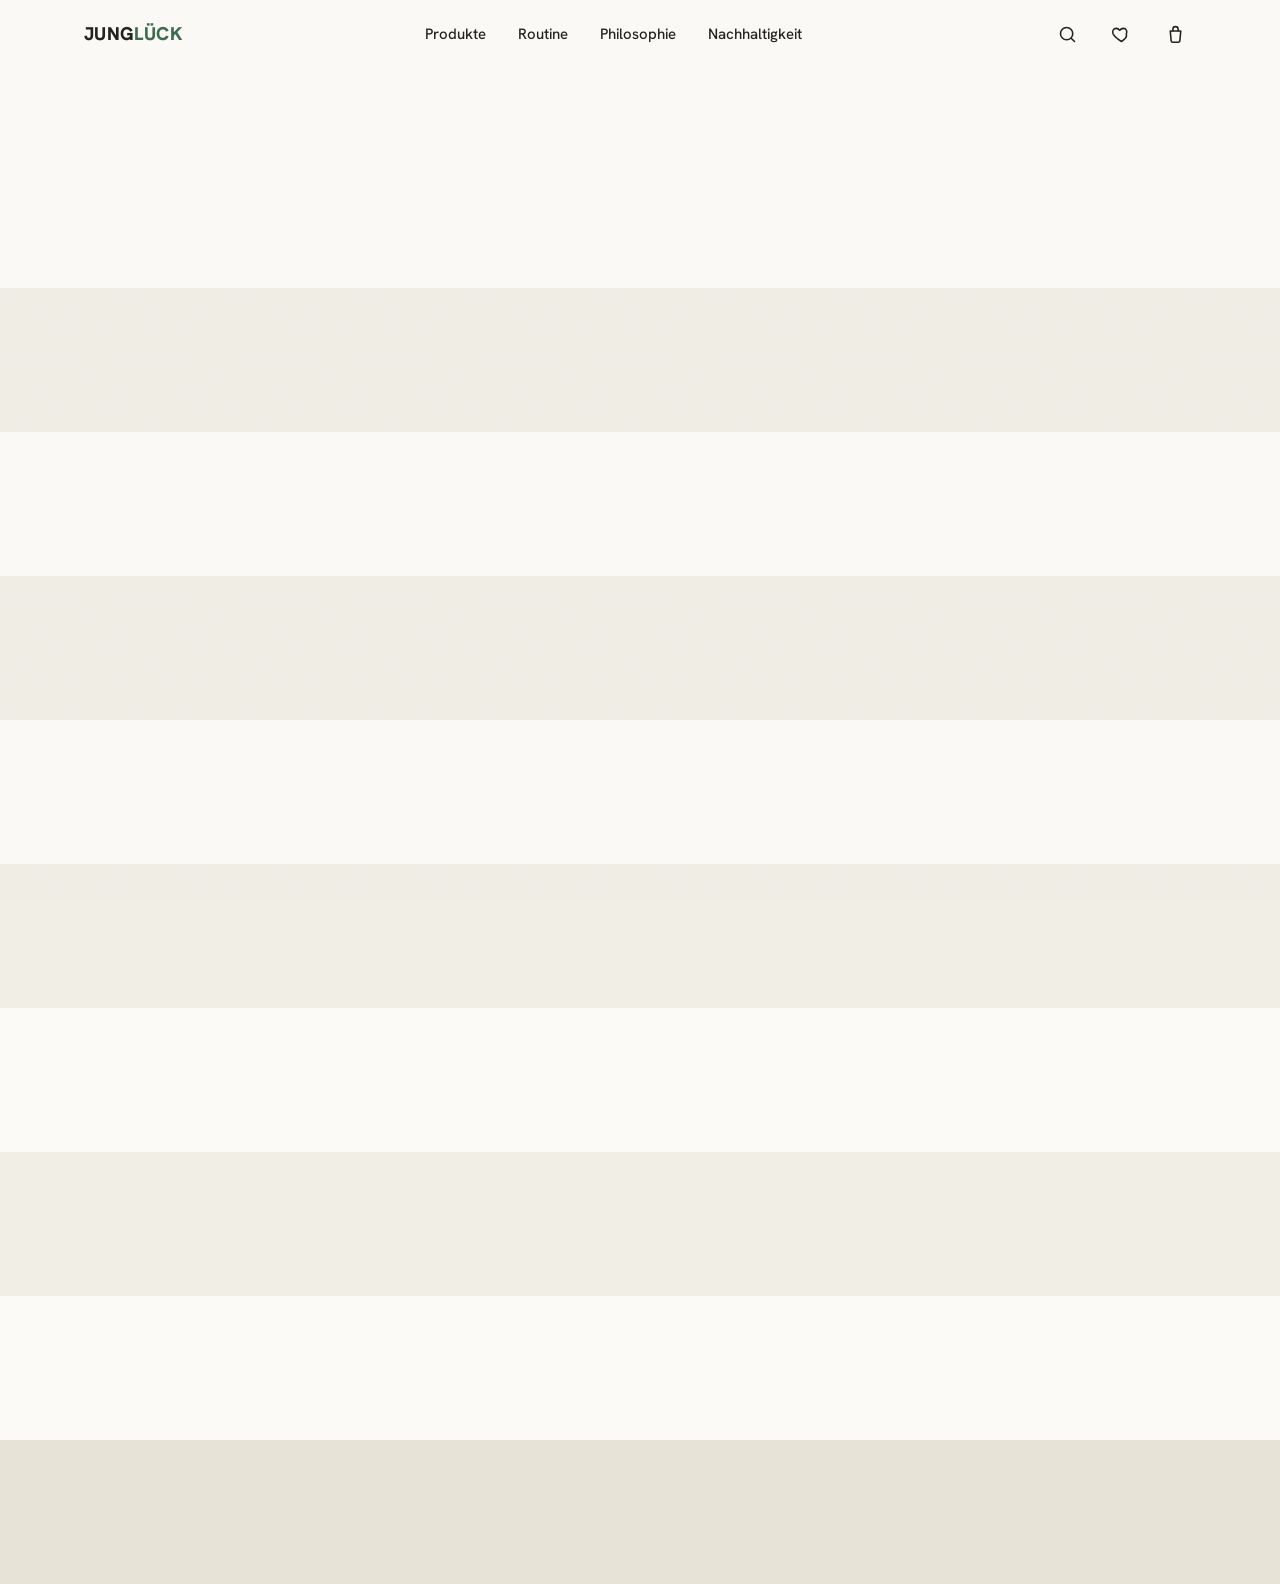
==== index.html @ 2a0fbf32 "Aufgabe 1: Geruest + Datenmodell (25 Produkte, Bootstrap laedt fehlerfrei) - data.js: 25 Produkte al" ====
<!doctype html>
<html lang="de" class="no-js">
<head>
  <meta charset="utf-8" />
  <meta name="viewport" content="width=device-width, initial-scale=1" />
  <title>JUNGLÜCK — Naturkosmetik, ehrlich (Konzept)</title>
  <meta name="description" content="Inoffizielles Konzept-Redesign der Naturkosmetik-Marke JUNGLÜCK. Ein Wirkstoff, ehrlich erklärt, in warmer Sprache. Portfolio-Konzept von Oddomode." />
  <meta name="robots" content="noindex" />
  <meta name="theme-color" content="#FBFAF7" />
  <link rel="icon" href="data:image/svg+xml,%3Csvg xmlns='http://www.w3.org/2000/svg' viewBox='0 0 32 32'%3E%3Crect width='32' height='32' rx='8' fill='%23FBFAF7'/%3E%3Cpath d='M16 25c0-7 3-11 8-13-1 8-4 11-8 13Z' fill='%233E6B4E'/%3E%3Cpath d='M16 25c0-6-3-9-8-10 1 6 4 8 8 10Z' fill='%232C4E39'/%3E%3Cpath d='M16 26V15' stroke='%232C4E39' stroke-width='1.4' stroke-linecap='round'/%3E%3C/svg%3E" />

  <link rel="preconnect" href="https://fonts.googleapis.com" />
  <link rel="preconnect" href="https://fonts.gstatic.com" crossorigin />
  <link href="https://fonts.googleapis.com/css2?family=Hanken+Grotesk:wght@400;500;600;700;800&family=Newsreader:ital,wght@1,400;1,500;1,600&display=swap" rel="stylesheet" />

  <link rel="stylesheet" href="styles.css" />
  <script>document.documentElement.classList.remove('no-js');</script>
</head>
<body>
  <!-- Grain-Overlay (fixed, pointer-events none) -->
  <div class="grain" aria-hidden="true"></div>

  <!-- ============================ NAV ============================ -->
  <header class="nav" id="nav" data-scrolled="false">
    <div class="nav__inner">
      <a href="#hero" class="nav__logo" aria-label="JUNGLÜCK Startseite">JUNG<span>LÜCK</span></a>

      <nav class="nav__links" aria-label="Hauptnavigation">
        <a href="#highlights">Produkte</a>
        <a href="#routine">Routine</a>
        <a href="#philosophie">Philosophie</a>
        <a href="#nachhaltigkeit">Nachhaltigkeit</a>
      </nav>

      <div class="nav__actions">
        <button class="icon-btn" id="open-shop" aria-label="Shop öffnen und suchen">
          <svg viewBox="0 0 24 24" fill="none" stroke="currentColor" stroke-width="1.8" stroke-linecap="round"><circle cx="11" cy="11" r="7"/><path d="m20 20-3.5-3.5"/></svg>
        </button>
        <button class="icon-btn" id="open-wishlist" aria-label="Wunschliste öffnen">
          <svg viewBox="0 0 24 24" fill="none" stroke="currentColor" stroke-width="1.8" stroke-linecap="round" stroke-linejoin="round"><path d="M12 20s-7-4.35-9.5-8.5C1 8.5 2.5 5 6 5c2 0 3.2 1.2 4 2.3C10.8 6.2 12 5 14 5c3.5 0 5 3.5 3.5 6.5C19 15.65 12 20 12 20Z"/></svg>
          <span class="count-badge" id="wishlist-count" data-count="0" aria-live="polite" aria-label="Artikel auf Wunschliste">0</span>
        </button>
        <button class="icon-btn" id="open-cart" aria-label="Warenkorb öffnen">
          <svg viewBox="0 0 24 24" fill="none" stroke="currentColor" stroke-width="1.8" stroke-linecap="round" stroke-linejoin="round"><path d="M6 8h12l-1 11a2 2 0 0 1-2 1.8H9A2 2 0 0 1 7 19L6 8Z"/><path d="M9 8V6a3 3 0 0 1 6 0v2"/></svg>
          <span class="count-badge" id="cart-count" data-count="0" aria-live="polite" aria-label="Artikel im Warenkorb">0</span>
        </button>
        <button class="icon-btn nav__burger" id="open-menu" aria-label="Menü öffnen" aria-expanded="false">
          <svg viewBox="0 0 24 24" fill="none" stroke="currentColor" stroke-width="1.8" stroke-linecap="round"><path d="M4 7h16M4 12h16M4 17h16"/></svg>
        </button>
      </div>
    </div>
  </header>

  <!-- ===================== MOBILES MENÜ ===================== -->
  <div class="mobile-menu" id="mobile-menu" data-open="false" role="dialog" aria-modal="true" aria-label="Menü">
    <button class="icon-btn mobile-menu__close" id="close-menu" aria-label="Menü schließen">
      <svg viewBox="0 0 24 24" fill="none" stroke="currentColor" stroke-width="1.8" stroke-linecap="round"><path d="M6 6l12 12M18 6 6 18"/></svg>
    </button>
    <nav class="mobile-menu__list" aria-label="Mobile Navigation">
      <a href="#highlights" data-menu-link>Produkte</a>
      <a href="#routine" data-menu-link>Routine</a>
      <a href="#philosophie" data-menu-link>Philosophie</a>
      <a href="#nachhaltigkeit" data-menu-link>Nachhaltigkeit</a>
      <a href="#" data-menu-link id="menu-shop-link">Shop</a>
    </nav>
  </div>

  <!-- ============================ MAIN ============================ -->
  <main id="main">
    <!-- Sektionen 1–6 (Aufgabe 2) -->
    <section class="section hero" id="hero" aria-label="Willkommen"><!-- A2 --></section>
    <section class="section" id="versprechen" aria-label="Unser Versprechen"><!-- A2 --></section>
    <section class="section section--tint" id="highlights" aria-label="Highlights"><!-- A2 --></section>
    <section class="section" id="routine" aria-label="Routine-Finder"><!-- A2 --></section>
    <section class="section section--tint" id="philosophie" aria-label="Philosophie"><!-- A2 --></section>
    <section class="section" id="menschen" aria-label="Menschen"><!-- A2 --></section>

    <!-- Sektionen 7–11 (Aufgabe 3) -->
    <section class="section section--tint" id="inhaltsstoffe" aria-label="Inhaltsstoffe"><!-- A3 --></section>
    <section class="section" id="nachhaltigkeit" aria-label="Nachhaltigkeit"><!-- A3 --></section>
    <section class="section section--tint" id="stimmen" aria-label="Stimmen"><!-- A3 --></section>
    <section class="section" id="faq" aria-label="Häufige Fragen"><!-- A3 --></section>
    <section class="section section--deep" id="newsletter" aria-label="Newsletter"><!-- A3 --></section>
  </main>

  <!-- ============================ FOOTER ============================ -->
  <footer class="footer" id="footer" aria-label="Fußzeile"><!-- A5: DSGVO-Links --></footer>

  <!-- ===================== SHOP-OVERLAY (Aufgabe 3) ===================== -->
  <div class="shop" id="shop" data-open="false" aria-hidden="true"><!-- A3 --></div>

  <!-- ===================== WARENKORB-OVERLAY (Aufgabe 3) ===================== -->
  <aside class="cart" id="cart" data-open="false" aria-hidden="true"><!-- A3 --></aside>

  <!-- ===================== SCHNELLANSICHT-MODAL (Aufgabe 3) ===================== -->
  <div class="quickview" id="quickview" data-open="false" aria-hidden="true"><!-- A3 --></div>

  <!-- ===================== TOASTS ===================== -->
  <div class="toast-wrap" id="toast-wrap" aria-live="polite"></div>

  <script src="data.js"></script>
  <script src="app.js"></script>
</body>
</html>
---- styles.css ----
/* ============================================================================
   JUNGLÜCK — Konzept-Redesign · styles.css
   Foundation: Tokens · Reset · Base · Nav · Buttons · Platzhalter · Reveal
   (Sektions-Styles folgen in Aufgabe 2/3, klar getrennt kommentiert.)
   EIN Akzent (Grün) · EIN Easing-System · EINE Radius-Skala · EIN Theme.
============================================================================ */

/* ---------- 1. TOKENS (gesperrt, siehe docs/KONZEPT.md) ---------- */
:root {
  /* Farbe */
  --bg: #FBFAF7;
  --bg-2: #F1EEE6;
  --bg-3: #E8E3D7;
  --ink: #23241F;
  --ink-soft: #55564E;
  --ink-faint: #8A8B80;
  --line: #DED9CD;
  --accent: #3E6B4E;
  --accent-deep: #2C4E39;
  --accent-tint: #E7EFE6;
  --accent-ink: #FBFAF7;

  /* Typo */
  --font-sans: "Hanken Grotesk", "Segoe UI", system-ui, -apple-system, sans-serif;
  --font-serif: "Newsreader", Georgia, "Times New Roman", serif;
  --t-impact: clamp(2.7rem, 6.5vw, 5.25rem);
  --t-h1: clamp(2.2rem, 4.6vw, 3.6rem);
  --t-h2: clamp(1.5rem, 2.6vw, 2.1rem);
  --t-h3: 1.25rem;
  --t-body: 1.0625rem;
  --t-small: 0.9375rem;
  --t-label: 0.78rem;

  /* Spacing */
  --s-1: 4px; --s-2: 8px; --s-3: 12px; --s-4: 16px; --s-5: 24px;
  --s-6: 32px; --s-7: 48px; --s-8: 64px; --s-9: 96px; --s-10: 128px;
  --maxw: 1240px;
  --pad: clamp(20px, 5vw, 64px);
  --nav-h: 68px;

  /* Easing (DAS eine System) */
  --ease: cubic-bezier(0.23, 1, 0.32, 1);
  --ease-inout: cubic-bezier(0.77, 0, 0.175, 1);
  --ease-soft: cubic-bezier(0.32, 0.72, 0, 1);
  --d-fast: 160ms; --d-base: 320ms; --d-slow: 600ms;

  /* Radien */
  --r-sm: 10px; --r-md: 16px; --r-lg: 22px; --r-pill: 999px;

  /* Schatten (getönt, nie reines Schwarz) */
  --shadow-sm: 0 1px 2px rgba(43,42,33,0.06);
  --shadow-md: 0 8px 30px rgba(43,42,33,0.09);
  --shadow-lg: 0 24px 60px rgba(43,42,33,0.14);

  /* Z-Index-Skala */
  --z-nav: 100; --z-overlay: 200; --z-modal: 300; --z-toast: 400; --z-grain: 500;
}

/* ---------- 2. RESET ---------- */
*, *::before, *::after { box-sizing: border-box; }
* { margin: 0; }
html { -webkit-text-size-adjust: 100%; scroll-behavior: smooth; }
@media (prefers-reduced-motion: reduce) { html { scroll-behavior: auto; } }

body {
  font-family: var(--font-sans);
  font-size: var(--t-body);
  line-height: 1.65;
  color: var(--ink);
  background: var(--bg);
  -webkit-font-smoothing: antialiased;
  text-rendering: optimizeLegibility;
  overflow-x: hidden;
}

img, picture, svg, video { display: block; max-width: 100%; }
button, input, textarea, select { font: inherit; color: inherit; }
button { cursor: pointer; background: none; border: none; }
a { color: inherit; text-decoration: none; }
ul, ol { list-style: none; padding: 0; }
:focus-visible { outline: 2px solid var(--accent); outline-offset: 3px; border-radius: 3px; }

/* ---------- 3. BASE TYPO / LAYOUT ---------- */
h1, h2, h3 { line-height: 1.08; font-weight: 700; letter-spacing: -0.015em; }
h1 { font-size: var(--t-h1); }
h2 { font-size: var(--t-h2); }
h3 { font-size: var(--t-h3); }
p { max-width: 65ch; }

.wrap { width: 100%; max-width: var(--maxw); margin-inline: auto; padding-inline: var(--pad); }

/* Emphasis-Wort: warme Serif-Italic in Akzentfarbe (nur einzelne Wörter) */
.em {
  font-family: var(--font-serif);
  font-style: italic;
  font-weight: 500;
  color: var(--accent);
  /* Descender-Clearance für kursive y/g/j/p/q */
  line-height: 1.1;
  padding-bottom: 0.04em;
}

/* Eyebrow-Label (rationiert: max 1 pro 3 Sektionen) */
.eyebrow {
  font-size: var(--t-label);
  text-transform: uppercase;
  letter-spacing: 0.14em;
  font-weight: 600;
  color: var(--accent);
}

.lead { font-size: 1.125rem; color: var(--ink-soft); line-height: 1.6; }
.muted { color: var(--ink-soft); }

/* Sektion-Grundgerüst: jede Sektion ≤ 100dvh (Shop-Liste ausgenommen) */
.section {
  position: relative;
  min-height: auto;
  max-height: none;
  padding-block: clamp(56px, 8vh, 104px);
  display: flex;
  flex-direction: column;
  justify-content: center;
}
.section--tint { background: var(--bg-2); }
.section--deep { background: var(--bg-3); }

/* ---------- 4. BUTTONS ---------- */
.btn {
  display: inline-flex;
  align-items: center;
  justify-content: center;
  gap: var(--s-2);
  padding: 0.85em 1.6em;
  border-radius: var(--r-pill);
  font-weight: 600;
  font-size: var(--t-small);
  letter-spacing: 0.01em;
  white-space: nowrap;
  transition: transform var(--d-fast) var(--ease),
              background-color var(--d-fast) var(--ease),
              color var(--d-fast) var(--ease),
              border-color var(--d-fast) var(--ease);
  will-change: transform;
}
.btn:active { transform: scale(0.97); }

.btn--primary { background: var(--accent); color: var(--accent-ink); }
.btn--primary:hover { background: var(--accent-deep); }

.btn--ghost { background: transparent; color: var(--ink); border: 1px solid var(--line); }
.btn--ghost:hover { border-color: var(--accent); color: var(--accent); }

.btn--light { background: var(--bg); color: var(--ink); box-shadow: var(--shadow-sm); }
.btn--light:hover { box-shadow: var(--shadow-md); }

@media (hover: none) { .btn:hover { background: var(--accent); } .btn--ghost:hover { background: transparent; } }

/* ---------- 5. NAVIGATION ---------- */
.nav {
  position: fixed;
  inset: 0 0 auto 0;
  z-index: var(--z-nav);
  height: var(--nav-h);
  display: flex;
  align-items: center;
  transition: height var(--d-base) var(--ease);
}
/* Blur/Fläche liegt auf ::before, NIE auf dem fixed Header selbst (Hard Rule) */
.nav::before {
  content: "";
  position: absolute;
  inset: 0;
  background: color-mix(in srgb, var(--bg) 82%, transparent);
  -webkit-backdrop-filter: blur(12px);
  backdrop-filter: blur(12px);
  border-bottom: 1px solid transparent;
  opacity: 0;
  transition: opacity var(--d-base) var(--ease), border-color var(--d-base) var(--ease);
  pointer-events: none;
}
.nav[data-scrolled="true"] { height: 60px; }
.nav[data-scrolled="true"]::before {
  opacity: 1;
  border-bottom-color: var(--line);
  box-shadow: var(--shadow-sm);
}
@media (prefers-reduced-transparency: reduce) {
  .nav::before { background: var(--bg); -webkit-backdrop-filter: none; backdrop-filter: none; }
}

.nav__inner {
  position: relative;
  width: 100%;
  max-width: var(--maxw);
  margin-inline: auto;
  padding-inline: var(--pad);
  display: flex;
  align-items: center;
  gap: var(--s-6);
}
.nav__logo {
  font-weight: 800;
  font-size: 1.15rem;
  letter-spacing: 0.02em;
  color: var(--ink);
}
.nav__logo span { color: var(--accent); }
.nav__links { display: flex; gap: var(--s-6); margin-inline: auto; }
.nav__links a {
  font-size: var(--t-small);
  font-weight: 500;
  color: var(--ink);
  position: relative;
  padding-block: 4px;
}
.nav__links a::after {
  content: ""; position: absolute; left: 0; bottom: 0; height: 1.5px; width: 100%;
  background: var(--accent); transform: scaleX(0); transform-origin: left;
  transition: transform var(--d-base) var(--ease);
}
.nav__links a:hover::after { transform: scaleX(1); }

.nav__actions { display: flex; align-items: center; gap: var(--s-3); }
.icon-btn {
  position: relative;
  width: 42px; height: 42px;
  display: grid; place-items: center;
  border-radius: var(--r-pill);
  color: var(--ink);
  transition: background-color var(--d-fast) var(--ease), transform var(--d-fast) var(--ease);
}
.icon-btn:hover { background: var(--accent-tint); color: var(--accent-deep); }
.icon-btn:active { transform: scale(0.94); }
.icon-btn svg { width: 21px; height: 21px; }

.count-badge {
  position: absolute; top: 3px; right: 3px;
  min-width: 17px; height: 17px; padding: 0 4px;
  border-radius: var(--r-pill);
  background: var(--accent); color: var(--accent-ink);
  font-size: 0.66rem; font-weight: 700; line-height: 17px;
  display: none; text-align: center;
}
.count-badge[data-count]:not([data-count="0"]) { display: block; }
.count-badge.is-bumped { animation: badgeBump 420ms var(--ease); }
@keyframes badgeBump {
  0% { transform: scale(1); } 40% { transform: scale(1.28); } 100% { transform: scale(1); }
}

.nav__burger { display: none; }

/* Mobiles Vollbild-Menü — Blur auf ::before des OVERLAYS, nie am Header */
.mobile-menu {
  position: fixed; inset: 0; z-index: var(--z-overlay);
  display: flex; flex-direction: column; justify-content: center;
  padding: var(--pad);
  visibility: hidden; opacity: 0;
  transition: opacity var(--d-base) var(--ease-soft), visibility var(--d-base);
}
.mobile-menu::before {
  content: ""; position: absolute; inset: 0;
  background: color-mix(in srgb, var(--bg) 88%, transparent);
  -webkit-backdrop-filter: blur(22px); backdrop-filter: blur(22px);
  pointer-events: none;
}
@media (prefers-reduced-transparency: reduce) {
  .mobile-menu::before { background: var(--bg); -webkit-backdrop-filter: none; backdrop-filter: none; }
}
.mobile-menu[data-open="true"] { visibility: visible; opacity: 1; }
.mobile-menu__list { position: relative; display: flex; flex-direction: column; gap: var(--s-5); }
.mobile-menu__list a {
  font-size: clamp(1.8rem, 8vw, 2.6rem); font-weight: 700; letter-spacing: -0.02em;
  color: var(--ink);
  opacity: 0; transform: translateY(14px);
  transition: opacity var(--d-base) var(--ease), transform var(--d-base) var(--ease);
}
.mobile-menu[data-open="true"] .mobile-menu__list a { opacity: 1; transform: none; }
.mobile-menu[data-open="true"] .mobile-menu__list a:nth-child(1) { transition-delay: 60ms; }
.mobile-menu[data-open="true"] .mobile-menu__list a:nth-child(2) { transition-delay: 110ms; }
.mobile-menu[data-open="true"] .mobile-menu__list a:nth-child(3) { transition-delay: 160ms; }
.mobile-menu[data-open="true"] .mobile-menu__list a:nth-child(4) { transition-delay: 210ms; }
.mobile-menu[data-open="true"] .mobile-menu__list a:nth-child(5) { transition-delay: 260ms; }
.mobile-menu__close { position: absolute; top: var(--pad); right: var(--pad); }

/* ---------- 6. PRODUKT-PLATZHALTER (kein Broken-Image) ---------- */
/* Bis echte /bilder/*.png existieren: markenkonformer CSS-Platzhalter.
   Zeigt einen gezeichneten Flakon + Wirkstoff-Label auf warmem Grund. */
.ph {
  position: relative;
  aspect-ratio: 4 / 5;
  border-radius: var(--r-md);
  background:
    radial-gradient(120% 90% at 50% 8%, color-mix(in srgb, var(--accent-tint) 70%, var(--bg)) 0%, var(--bg-2) 55%);
  overflow: hidden;
  display: grid;
  place-items: center;
}
.ph::after {
  /* organischer Blatt-Schatten im Hintergrund */
  content: ""; position: absolute; right: -12%; bottom: -10%;
  width: 62%; height: 62%;
  background: radial-gradient(circle at 30% 30%, color-mix(in srgb, var(--accent) 18%, transparent), transparent 60%);
  filter: blur(6px);
}
.ph__flacon {
  position: relative; z-index: 1;
  width: 42%; height: 62%;
  border-radius: 14px 14px 18px 18px;
  background: linear-gradient(160deg, color-mix(in srgb, var(--accent) 30%, var(--bg)) 0%, color-mix(in srgb, var(--accent-deep) 45%, var(--bg-3)) 100%);
  box-shadow: inset 0 2px 6px rgba(255,255,255,0.35), var(--shadow-sm);
}
.ph__flacon::before {
  content: ""; position: absolute; top: -11%; left: 50%; transform: translateX(-50%);
  width: 34%; height: 12%; border-radius: 4px 4px 2px 2px;
  background: color-mix(in srgb, var(--accent-deep) 60%, var(--ink));
}
.ph__flacon::after {
  content: ""; position: absolute; inset: 22% 14% auto 14%; height: 46%;
  border-radius: var(--r-sm);
  background: color-mix(in srgb, var(--bg) 88%, var(--accent-tint));
  box-shadow: inset 0 1px 2px rgba(43,42,33,0.08);
}
.ph__tag {
  position: absolute; z-index: 2; left: var(--s-3); top: var(--s-3);
  font-size: 0.68rem; font-weight: 600; letter-spacing: 0.06em; text-transform: uppercase;
  color: var(--accent-deep);
  background: color-mix(in srgb, var(--bg) 80%, transparent);
  padding: 3px 8px; border-radius: var(--r-pill);
}
.ph__name {
  position: absolute; z-index: 2; left: var(--s-3); right: var(--s-3); bottom: var(--s-3);
  font-size: 0.8rem; font-weight: 600; color: var(--ink);
}
/* Echtes Bild später via background-image auf .ph (kein <img>, kein Broken-Image):
   .ph[style*="--img"] { background-image: var(--img); background-size: cover; }
   Bewusst KEIN <img>-Tag im Markup, damit nie ein leerer src ausgeliefert wird. */
.ph[data-img] { background-image: var(--img); background-size: cover; background-position: center; }
.ph[data-img] .ph__flacon, .ph[data-img]::after { display: none; }

/* ---------- 7. SIGNATURE-STROKE (handschriftliches Motiv, 3×) ---------- */
.sig {
  display: inline-block; position: relative;
}
.sig__stroke {
  position: absolute; left: -2%; right: -2%; bottom: -0.32em; width: 104%; height: 0.42em;
  overflow: visible; pointer-events: none;
}
.sig__stroke path {
  fill: none; stroke: var(--accent); stroke-width: 5; stroke-linecap: round;
  stroke-dasharray: 320; stroke-dashoffset: 320;
}
.sig__stroke.is-drawn path { animation: sigDraw 900ms var(--ease) forwards; }
@keyframes sigDraw { to { stroke-dashoffset: 0; } }

/* ---------- 8. REVEAL-BASE (mit Sofort-Fallback für Hintergrund-Tabs) ---------- */
/* Ohne JS / bei reduced-motion sofort sichtbar (Hard Rule + Team-Learning). */
[data-reveal] {
  opacity: 0;
  transform: translateY(22px);
  transition: opacity var(--d-slow) var(--ease), transform var(--d-slow) var(--ease);
}
[data-reveal].is-in { opacity: 1; transform: none; }
.no-js [data-reveal] { opacity: 1; transform: none; }
@media (prefers-reduced-motion: reduce) {
  [data-reveal] { opacity: 1 !important; transform: none !important; transition: none; }
}

/* ---------- 9. GRAIN (fixed, pointer-events none — nie auf Scroll-Container) ---------- */
.grain {
  position: fixed; inset: 0; z-index: var(--z-grain); pointer-events: none;
  opacity: 0.035; mix-blend-mode: multiply;
  background-image: url("data:image/svg+xml,%3Csvg xmlns='http://www.w3.org/2000/svg' width='120' height='120'%3E%3Cfilter id='n'%3E%3CfeTurbulence type='fractalNoise' baseFrequency='0.9' numOctaves='2'/%3E%3C/filter%3E%3Crect width='120' height='120' filter='url(%23n)'/%3E%3C/svg%3E");
}
@media (prefers-reduced-motion: reduce) { .grain { display: none; } }

/* ---------- 10. TOAST ---------- */
.toast-wrap {
  position: fixed; left: 50%; bottom: var(--s-6); transform: translateX(-50%);
  z-index: var(--z-toast); display: flex; flex-direction: column; gap: var(--s-2);
  align-items: center; pointer-events: none;
}
.toast {
  background: var(--ink); color: var(--bg);
  padding: 0.7em 1.2em; border-radius: var(--r-pill);
  font-size: var(--t-small); font-weight: 500; box-shadow: var(--shadow-lg);
  display: flex; align-items: center; gap: var(--s-2);
  opacity: 0; transform: translateY(12px) scale(0.96);
  transition: opacity var(--d-base) var(--ease), transform var(--d-base) var(--ease);
}
.toast.is-in { opacity: 1; transform: none; }
.toast svg { width: 18px; height: 18px; color: var(--accent-tint); }

/* ---------- 11. NAV MOBILE BREAKPOINT ---------- */
@media (max-width: 860px) {
  .nav__links { display: none; }
  .nav__burger { display: grid; }
}

/* ============================================================================
   [Sektions-Styles ab hier — werden in Aufgabe 2/3 ergänzt]
============================================================================ */
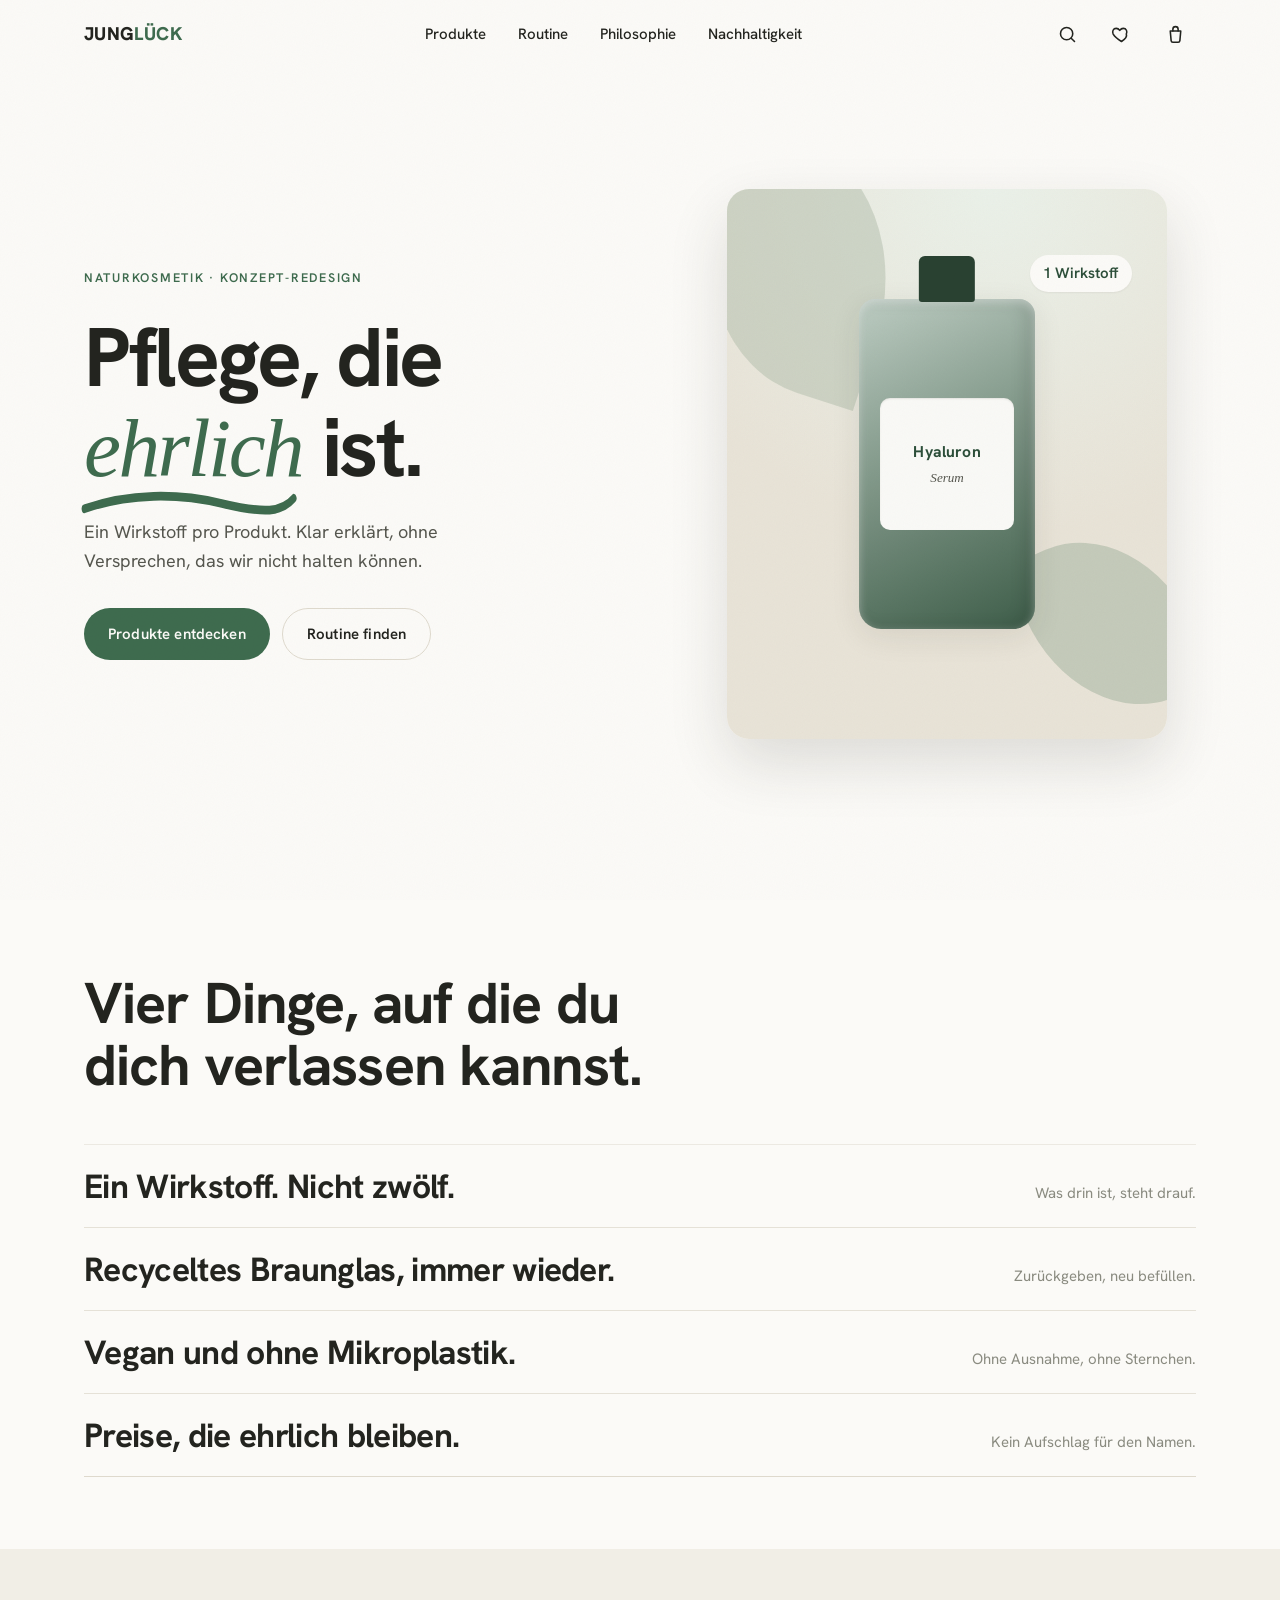
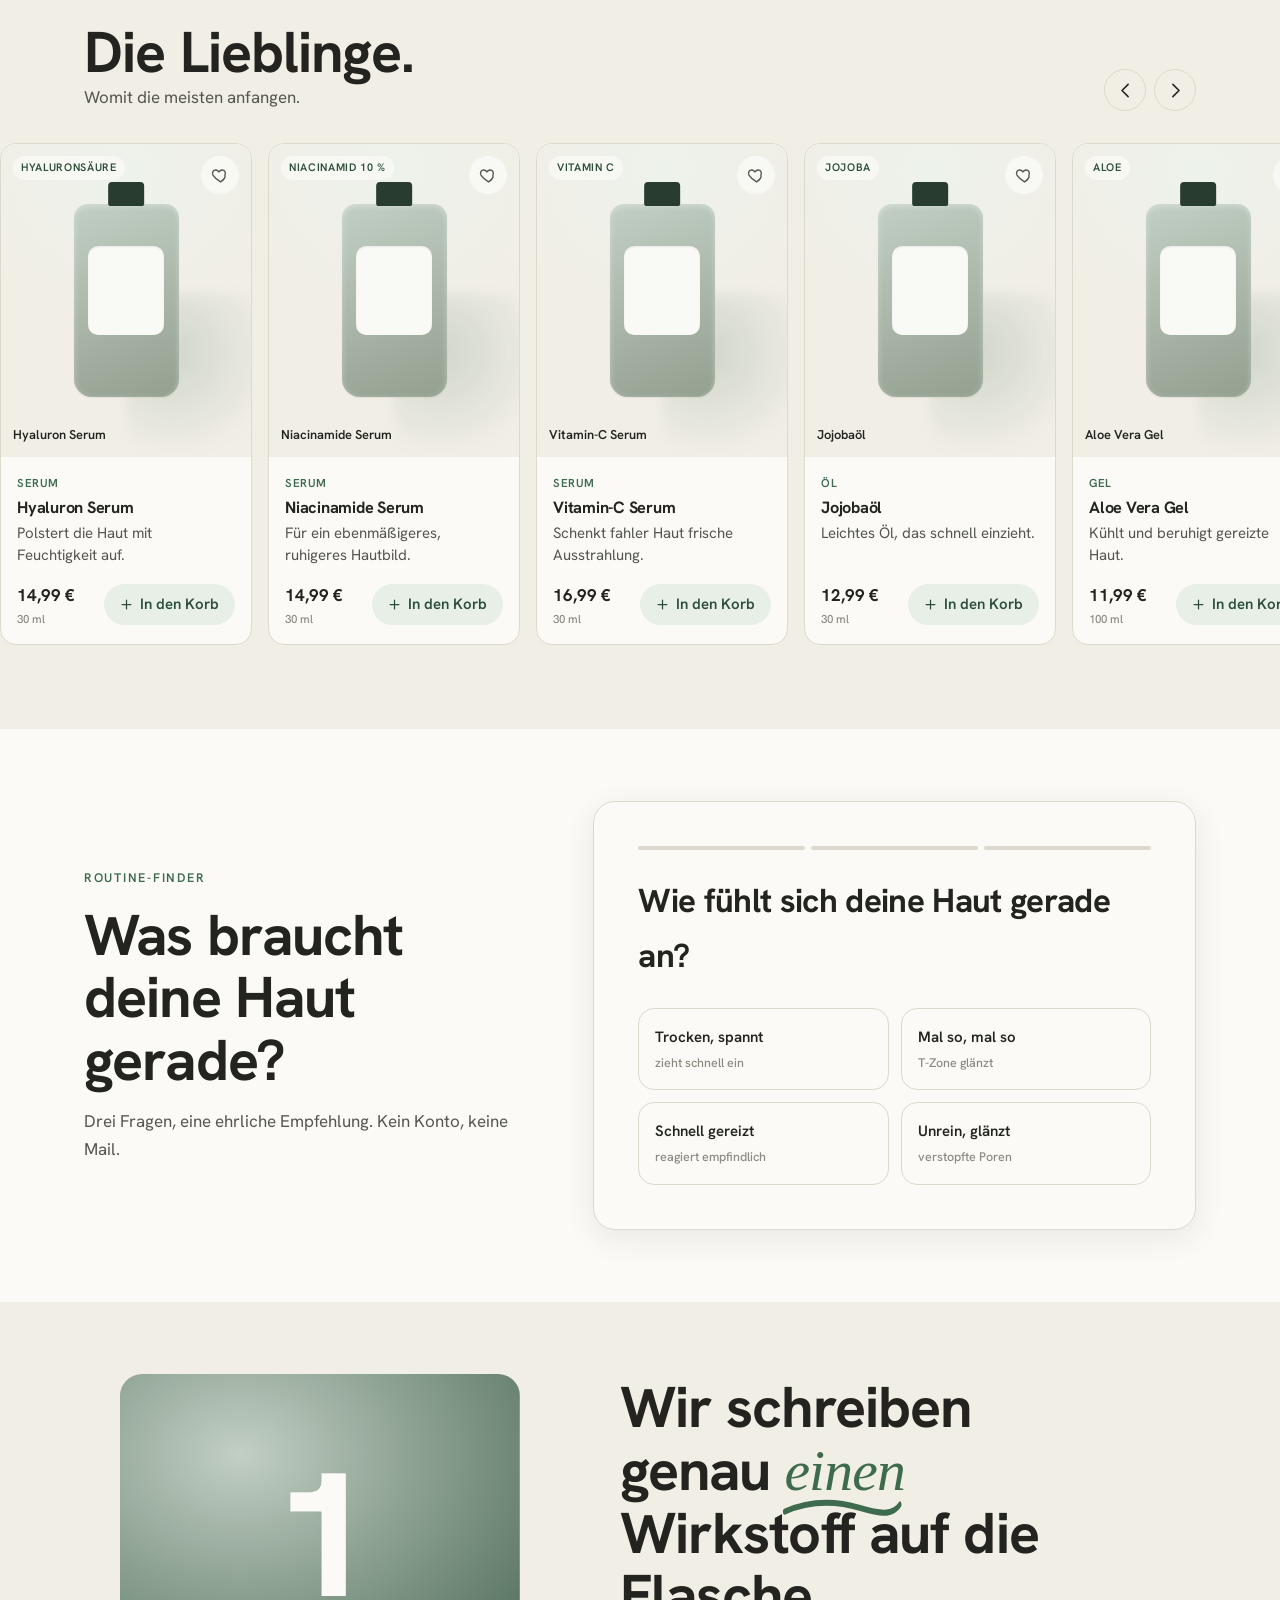
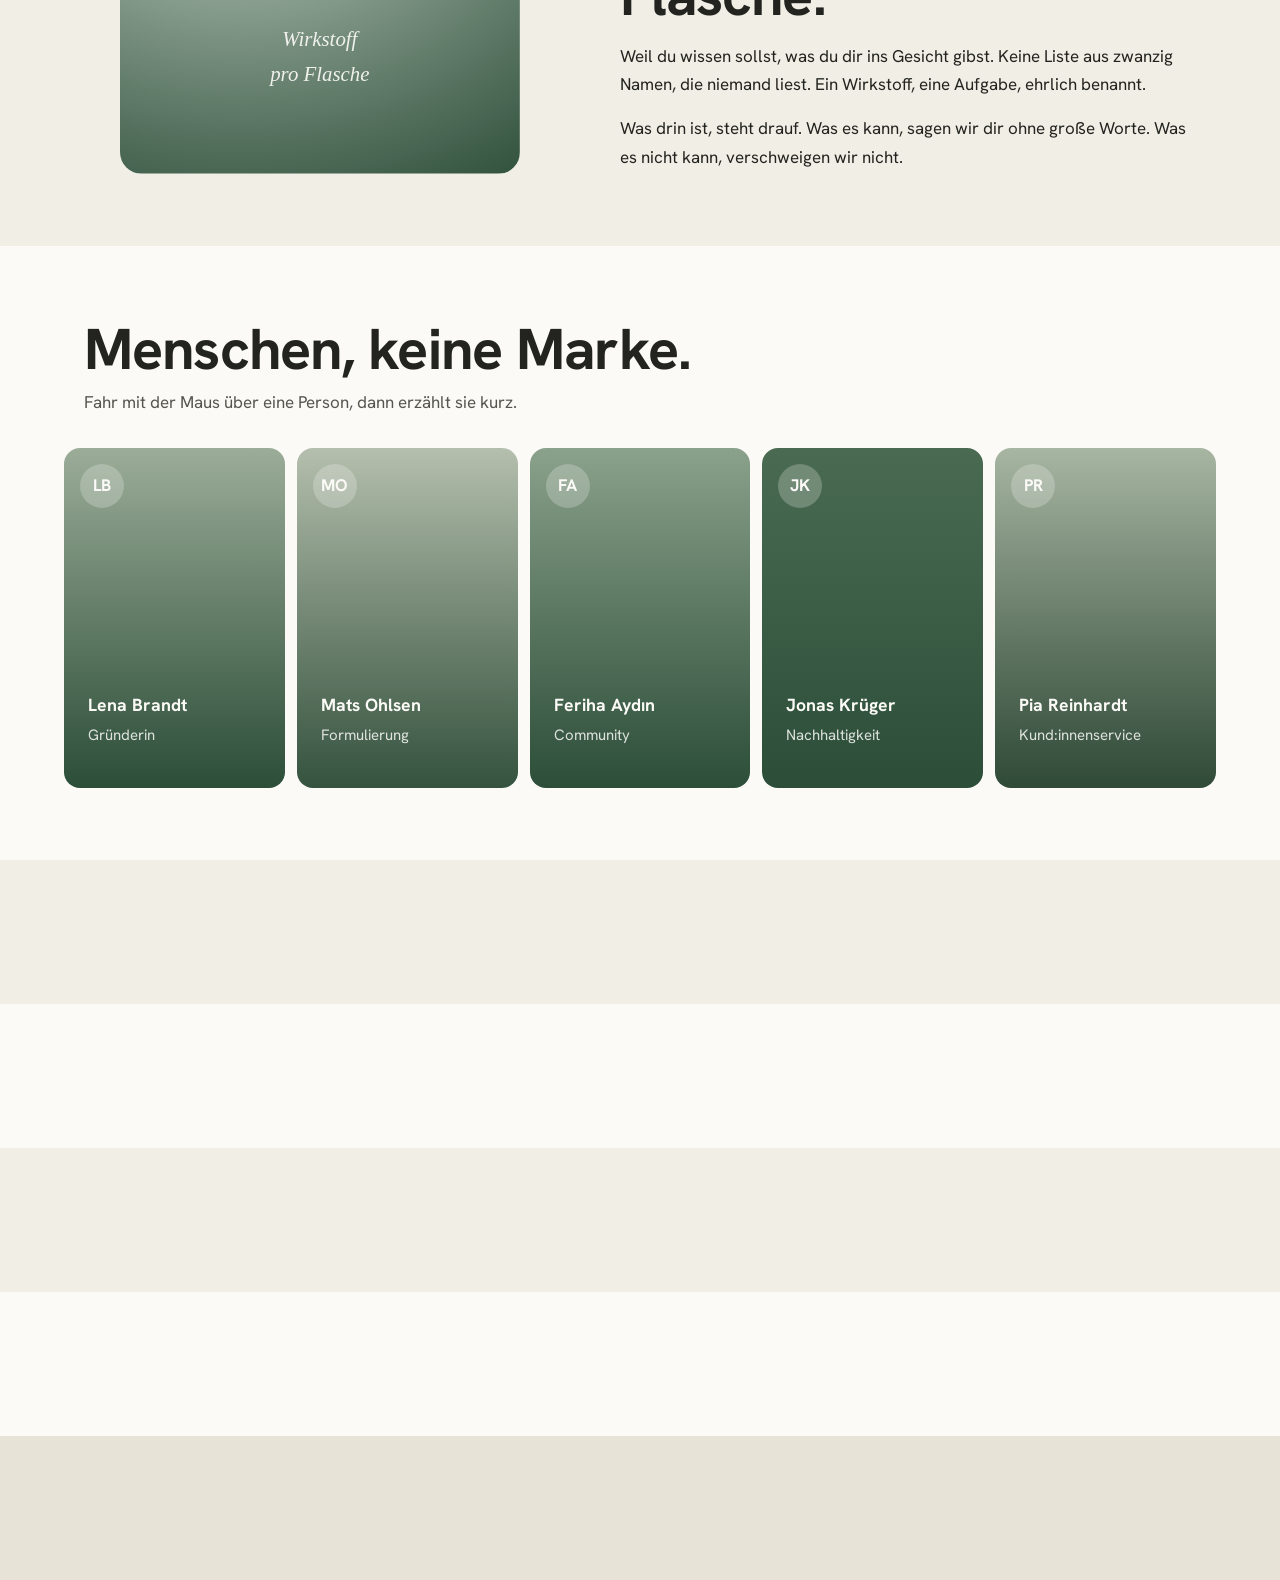
==== commit 9dbd0fb4: "Aufgabe 2: Sektionen 1-6 gebaut (Hero, Versprechen, Highlights, Quiz, Philosophie, Menschen) - Hero:" ====
--- a/index.html
+++ b/index.html
@@ -67,13 +67,128 @@
 
   <!-- ============================ MAIN ============================ -->
   <main id="main">
-    <!-- Sektionen 1–6 (Aufgabe 2) -->
-    <section class="section hero" id="hero" aria-label="Willkommen"><!-- A2 --></section>
-    <section class="section" id="versprechen" aria-label="Unser Versprechen"><!-- A2 --></section>
-    <section class="section section--tint" id="highlights" aria-label="Highlights"><!-- A2 --></section>
-    <section class="section" id="routine" aria-label="Routine-Finder"><!-- A2 --></section>
-    <section class="section section--tint" id="philosophie" aria-label="Philosophie"><!-- A2 --></section>
-    <section class="section" id="menschen" aria-label="Menschen"><!-- A2 --></section>
+    <!-- ============================ 1 · HERO ============================ -->
+    <section class="section hero" id="hero" aria-label="Willkommen">
+      <div class="wrap hero__grid">
+        <div class="hero__copy">
+          <p class="eyebrow" data-reveal>Naturkosmetik · Konzept-Redesign</p>
+          <h1 class="hero__title" data-reveal>
+            Pflege, die
+            <span class="sig">
+              <span class="em">ehrlich</span>
+              <svg class="sig__stroke" viewBox="0 0 200 20" preserveAspectRatio="none" aria-hidden="true"><path d="M4 13 C 45 4, 90 4, 130 10 S 185 15, 196 7"/></svg>
+            </span>
+            ist.
+          </h1>
+          <p class="hero__sub lead" data-reveal>Ein Wirkstoff pro Produkt. Klar erklärt, ohne Versprechen, das wir nicht halten können.</p>
+          <div class="hero__cta" data-reveal>
+            <button class="btn btn--primary" data-open-shop>Produkte entdecken</button>
+            <a class="btn btn--ghost" href="#routine">Routine finden</a>
+          </div>
+        </div>
+
+        <div class="hero__visual" data-reveal aria-hidden="true">
+          <!-- TODO(Foto): editorial Produkt-Stillleben 1200x1500 ersetzt diese CSS-Komposition -->
+          <div class="hero-still">
+            <div class="hero-still__leaf hero-still__leaf--a"></div>
+            <div class="hero-still__leaf hero-still__leaf--b"></div>
+            <div class="hero-still__flacon">
+              <span class="hero-still__cap"></span>
+              <span class="hero-still__label">
+                <b>Hyaluron</b>
+                <i>Serum</i>
+              </span>
+            </div>
+            <div class="hero-still__chip">1 Wirkstoff</div>
+          </div>
+        </div>
+      </div>
+    </section>
+
+    <!-- ======================= 2 · VERSPRECHEN ======================= -->
+    <section class="section" id="versprechen" aria-label="Unser Versprechen">
+      <div class="wrap versprechen">
+        <h2 class="versprechen__head" data-reveal>Vier Dinge, auf die du dich verlassen kannst.</h2>
+        <ul class="versprechen__list">
+          <li class="vline" data-reveal><span class="vline__text">Ein Wirkstoff. Nicht zwölf.</span><span class="vline__note">Was drin ist, steht drauf.</span></li>
+          <li class="vline" data-reveal><span class="vline__text">Recyceltes Braunglas, immer wieder.</span><span class="vline__note">Zurückgeben, neu befüllen.</span></li>
+          <li class="vline" data-reveal><span class="vline__text">Vegan und ohne Mikroplastik.</span><span class="vline__note">Ohne Ausnahme, ohne Sternchen.</span></li>
+          <li class="vline" data-reveal><span class="vline__text">Preise, die ehrlich bleiben.</span><span class="vline__note">Kein Aufschlag für den Namen.</span></li>
+        </ul>
+      </div>
+    </section>
+
+    <!-- ======================= 3 · HIGHLIGHTS ======================= -->
+    <section class="section section--tint" id="highlights" aria-label="Highlights">
+      <div class="wrap highlights__head">
+        <div>
+          <h2 data-reveal>Die Lieblinge.</h2>
+          <p class="muted" data-reveal>Womit die meisten anfangen.</p>
+        </div>
+        <div class="highlights__nav" data-reveal>
+          <button class="icon-btn carousel-prev" aria-label="Zurück" data-car="highlights-track">
+            <svg viewBox="0 0 24 24" fill="none" stroke="currentColor" stroke-width="1.8" stroke-linecap="round" stroke-linejoin="round"><path d="M15 5l-7 7 7 7"/></svg>
+          </button>
+          <button class="icon-btn carousel-next" aria-label="Weiter" data-car="highlights-track">
+            <svg viewBox="0 0 24 24" fill="none" stroke="currentColor" stroke-width="1.8" stroke-linecap="round" stroke-linejoin="round"><path d="M9 5l7 7-7 7"/></svg>
+          </button>
+        </div>
+      </div>
+      <div class="carousel" id="highlights-track" role="list" aria-label="Highlight-Produkte" data-mount="highlights">
+        <noscript><p class="wrap muted">Für die interaktive Produktansicht bitte JavaScript aktivieren. Alle Produkte findest du außerdem im Shop.</p></noscript>
+      </div>
+    </section>
+
+    <!-- ======================= 4 · ROUTINE-FINDER ======================= -->
+    <section class="section" id="routine" aria-label="Routine-Finder">
+      <div class="wrap routine">
+        <div class="routine__intro" data-reveal>
+          <p class="eyebrow">Routine-Finder</p>
+          <h2>Was braucht deine Haut gerade?</h2>
+          <p class="muted">Drei Fragen, eine ehrliche Empfehlung. Kein Konto, keine Mail.</p>
+        </div>
+        <div class="routine__card" id="quiz" data-reveal data-mount="quiz">
+          <noscript><p class="muted">Der Routine-Finder braucht JavaScript. Stöbere sonst gern direkt im Shop.</p></noscript>
+        </div>
+      </div>
+    </section>
+
+    <!-- ======================= 5 · PHILOSOPHIE ======================= -->
+    <section class="section section--tint" id="philosophie" aria-label="Philosophie">
+      <div class="wrap philo">
+        <div class="philo__visual" data-reveal aria-hidden="true">
+          <div class="philo__reveal">
+            <div class="philo__art">
+              <span class="philo__word">1</span>
+              <span class="philo__sub">Wirkstoff<br>pro Flasche</span>
+            </div>
+          </div>
+        </div>
+        <div class="philo__copy">
+          <h2 data-reveal>
+            Wir schreiben genau
+            <span class="sig">
+              <span class="em">einen</span>
+              <svg class="sig__stroke" viewBox="0 0 200 20" preserveAspectRatio="none" aria-hidden="true"><path d="M4 13 C 45 4, 90 4, 130 10 S 185 15, 196 7"/></svg>
+            </span>
+            Wirkstoff auf die Flasche.
+          </h2>
+          <p data-reveal>Weil du wissen sollst, was du dir ins Gesicht gibst. Keine Liste aus zwanzig Namen, die niemand liest. Ein Wirkstoff, eine Aufgabe, ehrlich benannt.</p>
+          <p data-reveal>Was drin ist, steht drauf. Was es kann, sagen wir dir ohne große Worte. Was es nicht kann, verschweigen wir nicht.</p>
+        </div>
+      </div>
+    </section>
+
+    <!-- ======================= 6 · MENSCHEN ======================= -->
+    <section class="section" id="menschen" aria-label="Menschen">
+      <div class="wrap menschen__head">
+        <h2 data-reveal>Menschen, keine Marke.</h2>
+        <p class="muted" data-reveal>Fahr mit der Maus über eine Person, dann erzählt sie kurz.</p>
+      </div>
+      <div class="menschen__strip" data-mount="menschen" role="list" aria-label="Team">
+        <noscript><p class="wrap muted">Die Menschen hinter dem Konzept: Lena Brandt (Gründerin), Mats Ohlsen (Labor), Feriha Aydın (Community), Jonas Krüger (Nachhaltigkeit), Pia Reinhardt (Service).</p></noscript>
+      </div>
+    </section>
 
     <!-- Sektionen 7–11 (Aufgabe 3) -->
     <section class="section section--tint" id="inhaltsstoffe" aria-label="Inhaltsstoffe"><!-- A3 --></section>
@@ -100,5 +215,6 @@
 
   <script src="data.js"></script>
   <script src="app.js"></script>
+  <script src="sections.js"></script>
 </body>
 </html>
--- a/styles.css
+++ b/styles.css
@@ -398,5 +398,303 @@
 }
 
 /* ============================================================================
-   [Sektions-Styles ab hier — werden in Aufgabe 2/3 ergänzt]
+   SEKTIONS-STYLES — Aufgabe 2 (Sektionen 1–6)
 ============================================================================ */
+
+/* ---------- Gemeinsame Produktkarte (Karussell + Shop) ---------- */
+.product-card {
+  position: relative;
+  display: flex; flex-direction: column;
+  background: var(--bg);
+  border: 1px solid var(--line);
+  border-radius: var(--r-md);
+  overflow: hidden;
+  transition: transform var(--d-base) var(--ease), box-shadow var(--d-base) var(--ease), border-color var(--d-base) var(--ease);
+}
+.product-card:hover { transform: translateY(-4px); box-shadow: var(--shadow-md); border-color: transparent; }
+.product-card__media { position: relative; }
+.product-card__media .ph { border-radius: 0; }
+.product-card__wish {
+  position: absolute; top: var(--s-3); right: var(--s-3); z-index: 3;
+  width: 38px; height: 38px; border-radius: var(--r-pill);
+  display: grid; place-items: center;
+  background: color-mix(in srgb, var(--bg) 82%, transparent);
+  -webkit-backdrop-filter: blur(6px); backdrop-filter: blur(6px);
+  color: var(--ink-soft);
+  transition: transform var(--d-fast) var(--ease), color var(--d-fast) var(--ease), background-color var(--d-fast) var(--ease);
+}
+.product-card__wish:hover { color: var(--accent); }
+.product-card__wish:active { transform: scale(0.9); }
+.product-card__wish svg { width: 19px; height: 19px; fill: none; stroke: currentColor; stroke-width: 1.7; }
+.product-card__wish[aria-pressed="true"] { color: var(--accent); }
+.product-card__wish[aria-pressed="true"] svg { fill: var(--accent); stroke: var(--accent); }
+.product-card__body { display: flex; flex-direction: column; gap: 6px; padding: var(--s-4); flex: 1; }
+.product-card__tag { font-size: 0.72rem; font-weight: 600; letter-spacing: 0.05em; text-transform: uppercase; color: var(--accent); }
+.product-card__name { font-size: 1.02rem; font-weight: 700; line-height: 1.2; }
+.product-card__benefit { font-size: var(--t-small); color: var(--ink-soft); line-height: 1.45; }
+.product-card__foot { display: flex; align-items: center; justify-content: space-between; gap: var(--s-3); margin-top: auto; padding-top: var(--s-2); }
+.product-card__price { font-weight: 700; }
+.product-card__price small { display: block; font-weight: 500; font-size: 0.72rem; color: var(--ink-faint); }
+.product-card__add {
+  display: inline-flex; align-items: center; gap: 6px;
+  padding: 0.55em 1.05em; border-radius: var(--r-pill);
+  background: var(--accent-tint); color: var(--accent-deep);
+  font-size: var(--t-small); font-weight: 600;
+  transition: transform var(--d-fast) var(--ease), background-color var(--d-fast) var(--ease), color var(--d-fast) var(--ease);
+}
+.product-card__add:hover { background: var(--accent); color: var(--accent-ink); }
+.product-card__add:active { transform: scale(0.96); }
+.product-card__add svg { width: 15px; height: 15px; }
+
+/* ---------- 1 · HERO ---------- */
+.hero { min-height: 100dvh; padding-top: calc(var(--nav-h) + var(--s-6)); }
+.hero__grid {
+  display: grid; grid-template-columns: minmax(0, 1.05fr) minmax(0, 0.95fr); gap: clamp(24px, 5vw, 72px);
+  align-items: center;
+}
+.hero__copy { display: flex; flex-direction: column; gap: var(--s-5); }
+.hero__title { font-size: var(--t-impact); letter-spacing: -0.03em; }
+.hero__sub { max-width: 42ch; }
+.hero__cta { display: flex; flex-wrap: wrap; gap: var(--s-3); margin-top: var(--s-2); }
+[data-reveal].hero__sub { transition-delay: 60ms; }
+[data-reveal].hero__cta { transition-delay: 120ms; }
+
+/* Hero-Stillleben (CSS-Komposition; wird später durch echtes Foto ersetzt) */
+.hero__visual { display: grid; place-items: center; }
+.hero-still {
+  position: relative; width: min(100%, 440px); aspect-ratio: 4 / 5;
+  border-radius: var(--r-lg);
+  background: radial-gradient(120% 90% at 60% 0%, color-mix(in srgb, var(--accent-tint) 85%, var(--bg)) 0%, var(--bg-3) 70%);
+  box-shadow: var(--shadow-lg);
+  overflow: hidden;
+}
+.hero-still__leaf { position: absolute; border-radius: 0 70% 0 70%; background: color-mix(in srgb, var(--accent) 42%, var(--bg-3)); opacity: 0.5; }
+.hero-still__leaf--a { width: 44%; height: 44%; top: -8%; left: -6%; transform: rotate(18deg); background: color-mix(in srgb, var(--accent) 32%, var(--bg-3)); }
+.hero-still__leaf--b { width: 34%; height: 34%; bottom: 4%; right: -4%; transform: rotate(-24deg); }
+.hero-still__flacon {
+  position: absolute; left: 50%; top: 50%; transform: translate(-50%, -50%);
+  width: 40%; height: 60%; border-radius: 16px 16px 22px 22px;
+  background: linear-gradient(155deg, color-mix(in srgb, var(--accent) 34%, #fff) 0%, var(--accent-deep) 115%);
+  box-shadow: inset 0 3px 10px rgba(255,255,255,0.4), inset -8px 0 18px rgba(0,0,0,0.12), var(--shadow-md);
+}
+.hero-still__cap {
+  position: absolute; top: -13%; left: 50%; transform: translateX(-50%);
+  width: 32%; height: 14%; border-radius: 6px 6px 3px 3px;
+  background: color-mix(in srgb, var(--accent-deep) 70%, var(--ink));
+}
+.hero-still__label {
+  position: absolute; inset: 30% 12% auto 12%; height: 40%;
+  border-radius: var(--r-sm); background: color-mix(in srgb, var(--bg) 92%, var(--accent-tint));
+  display: flex; flex-direction: column; align-items: center; justify-content: center; gap: 2px;
+  box-shadow: inset 0 1px 2px rgba(43,42,33,0.1);
+}
+.hero-still__label b { font-size: 0.98rem; color: var(--accent-deep); letter-spacing: 0.01em; }
+.hero-still__label i { font-family: var(--font-serif); font-style: italic; font-size: 0.82rem; color: var(--ink-soft); }
+.hero-still__chip {
+  position: absolute; right: 8%; top: 12%;
+  background: var(--bg); color: var(--accent-deep);
+  font-size: var(--t-small); font-weight: 600;
+  padding: 0.4em 0.9em; border-radius: var(--r-pill); box-shadow: var(--shadow-sm);
+}
+@media (prefers-reduced-motion: no-preference) {
+  .hero-still__leaf--a { animation: floatA 9s var(--ease-inout) infinite alternate; }
+  .hero-still__leaf--b { animation: floatB 11s var(--ease-inout) infinite alternate; }
+  .hero-still__chip { animation: floatChip 5.5s var(--ease-inout) infinite alternate; }
+}
+@keyframes floatA { to { transform: rotate(24deg) translateY(8px); } }
+@keyframes floatB { to { transform: rotate(-18deg) translateY(-8px); } }
+@keyframes floatChip { to { transform: translateY(-6px); } }
+
+/* ---------- 2 · VERSPRECHEN ---------- */
+.versprechen { display: flex; flex-direction: column; gap: var(--s-7); }
+.versprechen__head { max-width: 18ch; font-size: var(--t-h1); }
+.versprechen__list { display: flex; flex-direction: column; }
+.vline {
+  display: flex; align-items: baseline; justify-content: space-between; gap: var(--s-5);
+  padding-block: clamp(14px, 2.4vh, 26px);
+  border-top: 1px solid var(--line);
+}
+.vline:last-child { border-bottom: 1px solid var(--line); }
+.vline__text { font-size: clamp(1.35rem, 3vw, 2.1rem); font-weight: 700; letter-spacing: -0.02em; line-height: 1.15; }
+.vline__note { font-size: var(--t-small); color: var(--ink-faint); text-align: right; flex-shrink: 0; }
+/* Zeilen-Masken-Reveal */
+.vline { clip-path: inset(0 0 0 0); }
+[data-reveal].vline { transform: translateY(0); opacity: 1; }
+[data-reveal].vline .vline__text, [data-reveal].vline .vline__note {
+  opacity: 0; transform: translateY(90%); display: inline-block;
+  transition: opacity var(--d-slow) var(--ease), transform var(--d-slow) var(--ease);
+}
+.vline { overflow: hidden; }
+[data-reveal].vline.is-in .vline__text, [data-reveal].vline.is-in .vline__note { opacity: 1; transform: none; }
+[data-reveal].vline.is-in .vline__note { transition-delay: 90ms; }
+.no-js [data-reveal].vline .vline__text, .no-js [data-reveal].vline .vline__note { opacity: 1; transform: none; }
+@media (prefers-reduced-motion: reduce) {
+  [data-reveal].vline .vline__text, [data-reveal].vline .vline__note { opacity: 1 !important; transform: none !important; }
+}
+
+/* ---------- 3 · HIGHLIGHTS (Karussell) ---------- */
+.highlights__head { display: flex; align-items: flex-end; justify-content: space-between; gap: var(--s-5); margin-bottom: var(--s-6); }
+.highlights__head h2 { font-size: var(--t-h1); }
+.highlights__nav { display: flex; gap: var(--s-2); }
+.highlights__nav .icon-btn { border: 1px solid var(--line); }
+.highlights__nav .icon-btn:hover { border-color: transparent; }
+.carousel {
+  display: grid; grid-auto-flow: column;
+  grid-auto-columns: clamp(206px, 22vw, 252px);
+  gap: var(--s-4);
+  overflow-x: auto; overflow-y: hidden;
+  scroll-snap-type: x mandatory;
+  padding-inline: var(--pad); padding-bottom: var(--s-3);
+  scrollbar-width: none;
+  cursor: grab;
+}
+.carousel::-webkit-scrollbar { display: none; }
+.carousel.is-dragging { cursor: grabbing; scroll-snap-type: none; }
+.carousel.is-dragging .product-card { pointer-events: none; }
+.carousel .product-card { scroll-snap-align: start; }
+
+/* ---------- 4 · ROUTINE-FINDER (Quiz) ---------- */
+.routine { display: grid; grid-template-columns: minmax(0, 0.85fr) minmax(0, 1.15fr); gap: clamp(24px, 5vw, 64px); align-items: center; }
+.routine__intro { display: flex; flex-direction: column; gap: var(--s-4); }
+.routine__intro h2 { font-size: var(--t-h1); }
+.routine__card {
+  position: relative; background: var(--bg); border: 1px solid var(--line);
+  border-radius: var(--r-lg); padding: clamp(24px, 4vw, 44px);
+  box-shadow: var(--shadow-md); min-height: 340px;
+  display: flex; flex-direction: column;
+}
+.quiz__progress { display: flex; gap: 6px; margin-bottom: var(--s-5); }
+.quiz__dot { height: 4px; flex: 1; border-radius: var(--r-pill); background: var(--line); overflow: hidden; }
+.quiz__dot span { display: block; height: 100%; width: 0; background: var(--accent); transition: width var(--d-base) var(--ease); }
+.quiz__dot.is-done span { width: 100%; }
+.quiz__step { display: flex; flex-direction: column; gap: var(--s-5); }
+.quiz__q { font-size: var(--t-h2); font-weight: 700; letter-spacing: -0.02em; }
+.quiz__options { display: grid; grid-template-columns: 1fr 1fr; gap: var(--s-3); }
+.quiz__opt {
+  text-align: left; padding: var(--s-4); border-radius: var(--r-md);
+  border: 1px solid var(--line); background: var(--bg);
+  font-weight: 600; font-size: var(--t-small); color: var(--ink);
+  transition: transform var(--d-fast) var(--ease), border-color var(--d-fast) var(--ease), background-color var(--d-fast) var(--ease);
+}
+.quiz__opt small { display: block; font-weight: 500; color: var(--ink-faint); margin-top: 3px; }
+.quiz__opt:hover { border-color: var(--accent); background: var(--accent-tint); }
+.quiz__opt:active { transform: scale(0.98); }
+.quiz__back { align-self: flex-start; margin-top: var(--s-4); font-size: var(--t-small); color: var(--ink-soft); font-weight: 600; }
+.quiz__back:hover { color: var(--accent); }
+/* Ergebnis */
+.quiz__result { display: flex; flex-direction: column; gap: var(--s-5); }
+.quiz__result-head h3 { font-size: var(--t-h2); }
+.quiz__recos { display: grid; grid-template-columns: repeat(3, 1fr); gap: var(--s-3); }
+.reco {
+  display: flex; flex-direction: column; gap: 6px; padding: var(--s-3);
+  border-radius: var(--r-md); background: var(--bg-2); border: 1px solid var(--line);
+}
+.reco .ph { aspect-ratio: 1 / 1; }
+.reco__name { font-size: var(--t-small); font-weight: 700; line-height: 1.2; }
+.reco__wirk { font-size: 0.75rem; color: var(--accent); font-weight: 600; }
+.reco__add { margin-top: 4px; font-size: 0.78rem; font-weight: 600; color: var(--accent-deep); background: var(--accent-tint); border-radius: var(--r-pill); padding: 0.4em 0.7em; align-self: flex-start; }
+.reco__add:hover { background: var(--accent); color: var(--accent-ink); }
+/* Step-Morph */
+.quiz__step, .quiz__result { animation: quizIn var(--d-base) var(--ease); }
+@keyframes quizIn { from { opacity: 0; transform: translateY(10px); } to { opacity: 1; transform: none; } }
+@media (prefers-reduced-motion: reduce) { .quiz__step, .quiz__result { animation: none; } }
+
+/* ---------- 5 · PHILOSOPHIE ---------- */
+.philo { display: grid; grid-template-columns: minmax(0, 0.9fr) minmax(0, 1.1fr); gap: clamp(24px, 5vw, 72px); align-items: center; }
+.philo__copy { display: flex; flex-direction: column; gap: var(--s-4); }
+.philo__copy h2 { font-size: var(--t-h1); max-width: 16ch; }
+.philo__visual { display: grid; place-items: center; }
+.philo__reveal {
+  width: min(100%, 400px); aspect-ratio: 1 / 1; border-radius: var(--r-lg); overflow: hidden;
+  /* Clip-path-Enthüllung auf Scroll */
+  clip-path: inset(0 0 100% 0);
+  transition: clip-path 900ms var(--ease-inout);
+}
+[data-reveal].philo__visual.is-in .philo__reveal { clip-path: inset(0 0 0 0); }
+.no-js .philo__reveal, .philo__visual:not([data-reveal]) .philo__reveal { clip-path: inset(0 0 0 0); }
+@media (prefers-reduced-motion: reduce) { .philo__reveal { clip-path: inset(0 0 0 0) !important; transition: none; } }
+.philo__art {
+  width: 100%; height: 100%;
+  background: radial-gradient(130% 100% at 30% 20%, color-mix(in srgb, var(--accent) 30%, var(--bg)) 0%, var(--accent-deep) 100%);
+  display: flex; flex-direction: column; align-items: center; justify-content: center; gap: var(--s-2);
+  color: var(--accent-ink);
+}
+.philo__word { font-size: clamp(6rem, 18vw, 11rem); font-weight: 800; line-height: 0.9; letter-spacing: -0.05em; }
+.philo__sub { font-family: var(--font-serif); font-style: italic; font-size: 1.3rem; text-align: center; opacity: 0.92; }
+
+/* ---------- 6 · MENSCHEN (Hover-Akkordeon-Strip) ---------- */
+.menschen__head { display: flex; flex-direction: column; gap: var(--s-2); margin-bottom: var(--s-6); }
+.menschen__head h2 { font-size: var(--t-h1); }
+.menschen__strip { display: flex; gap: var(--s-3); padding-inline: var(--pad); min-height: 340px; }
+.person {
+  position: relative; flex: 1; min-width: 0; border-radius: var(--r-md); overflow: hidden;
+  cursor: pointer; color: var(--accent-ink);
+  transition: flex var(--d-slow) var(--ease-inout);
+  display: flex; align-items: flex-end;
+}
+.person__bg { position: absolute; inset: 0; background: linear-gradient(180deg, color-mix(in srgb, var(--accent) 45%, var(--bg-3)) 0%, var(--accent-deep) 100%); }
+.person:nth-child(2) .person__bg { background: linear-gradient(180deg, color-mix(in srgb, var(--accent) 30%, var(--bg-3)) 0%, #35533f 100%); }
+.person:nth-child(3) .person__bg { background: linear-gradient(180deg, color-mix(in srgb, var(--accent) 55%, var(--bg-3)) 0%, var(--accent-deep) 100%); }
+.person:nth-child(4) .person__bg { background: linear-gradient(180deg, #4a6b52 0%, var(--accent-deep) 100%); }
+.person:nth-child(5) .person__bg { background: linear-gradient(180deg, color-mix(in srgb, var(--accent) 38%, var(--bg-3)) 0%, #2f4a37 100%); }
+.person__mono {
+  position: absolute; top: var(--s-4); left: var(--s-4);
+  width: 44px; height: 44px; border-radius: var(--r-pill);
+  display: grid; place-items: center; font-weight: 700; font-size: 1.05rem;
+  background: color-mix(in srgb, var(--bg) 24%, transparent); color: var(--accent-ink);
+  -webkit-backdrop-filter: blur(4px); backdrop-filter: blur(4px);
+}
+.person__body { position: relative; z-index: 1; padding: var(--s-5); display: flex; flex-direction: column; gap: 4px; }
+.person__name { font-size: 1.1rem; font-weight: 700; }
+.person__role { font-size: var(--t-small); opacity: 0.85; }
+/* Zitat-Reveal via grid-template-rows (günstiger als max-height) */
+.person__reveal {
+  display: grid; grid-template-rows: 0fr; opacity: 0;
+  transition: grid-template-rows var(--d-slow) var(--ease-inout), opacity var(--d-base) var(--ease);
+}
+.person__reveal > .person__quote { overflow: hidden; min-height: 0; }
+.person__quote {
+  font-family: var(--font-serif); font-style: italic; font-size: 1.02rem; line-height: 1.4;
+  max-width: 34ch; margin-top: var(--s-3);
+}
+@media (hover: hover) and (pointer: fine) {
+  .menschen__strip:hover .person { flex: 0.7; }
+  .menschen__strip .person:hover { flex: 2.4; }
+  .person:hover .person__reveal { grid-template-rows: 1fr; opacity: 1; }
+}
+/* Touch/kein-Hover: aktiver Zustand per .is-open (JS-Toggle) */
+.person.is-open { flex: 2.4; }
+.person.is-open .person__reveal { grid-template-rows: 1fr; opacity: 1; }
+/* Motion gaten: bei reduced-motion sofort, ohne Layout-Animation */
+@media (prefers-reduced-motion: reduce) {
+  .person, .person__reveal { transition: none; }
+}
+
+/* ---------- Responsive (Aufgabe 2) ---------- */
+@media (max-width: 900px) {
+  .hero__grid { grid-template-columns: 1fr; gap: var(--s-7); }
+  .hero__visual { order: -1; }
+  .hero-still { width: min(78%, 340px); }
+  .routine { grid-template-columns: 1fr; }
+  .philo { grid-template-columns: 1fr; }
+  .philo__visual { order: -1; }
+  .quiz__recos { grid-template-columns: 1fr 1fr; }
+}
+@media (max-width: 640px) {
+  .hero { padding-top: calc(var(--nav-h) + var(--s-4)); }
+  .vline { flex-direction: column; align-items: flex-start; gap: 4px; }
+  .vline__note { text-align: left; }
+  .quiz__options { grid-template-columns: 1fr; }
+  .quiz__recos { grid-template-columns: 1fr; }
+  .menschen__strip { flex-direction: column; min-height: auto; }
+  .menschen__strip .person { min-height: 92px; }
+  @media (hover: hover) and (pointer: fine) {
+    .menschen__strip:hover .person { flex: 1; }
+    .menschen__strip .person:hover { flex: 1; }
+  }
+  .person.is-open { min-height: 220px; }
+}
+
+/* ============================================================================
+   [Sektions-Styles Aufgabe 3 folgen darunter]
+============================================================================ */
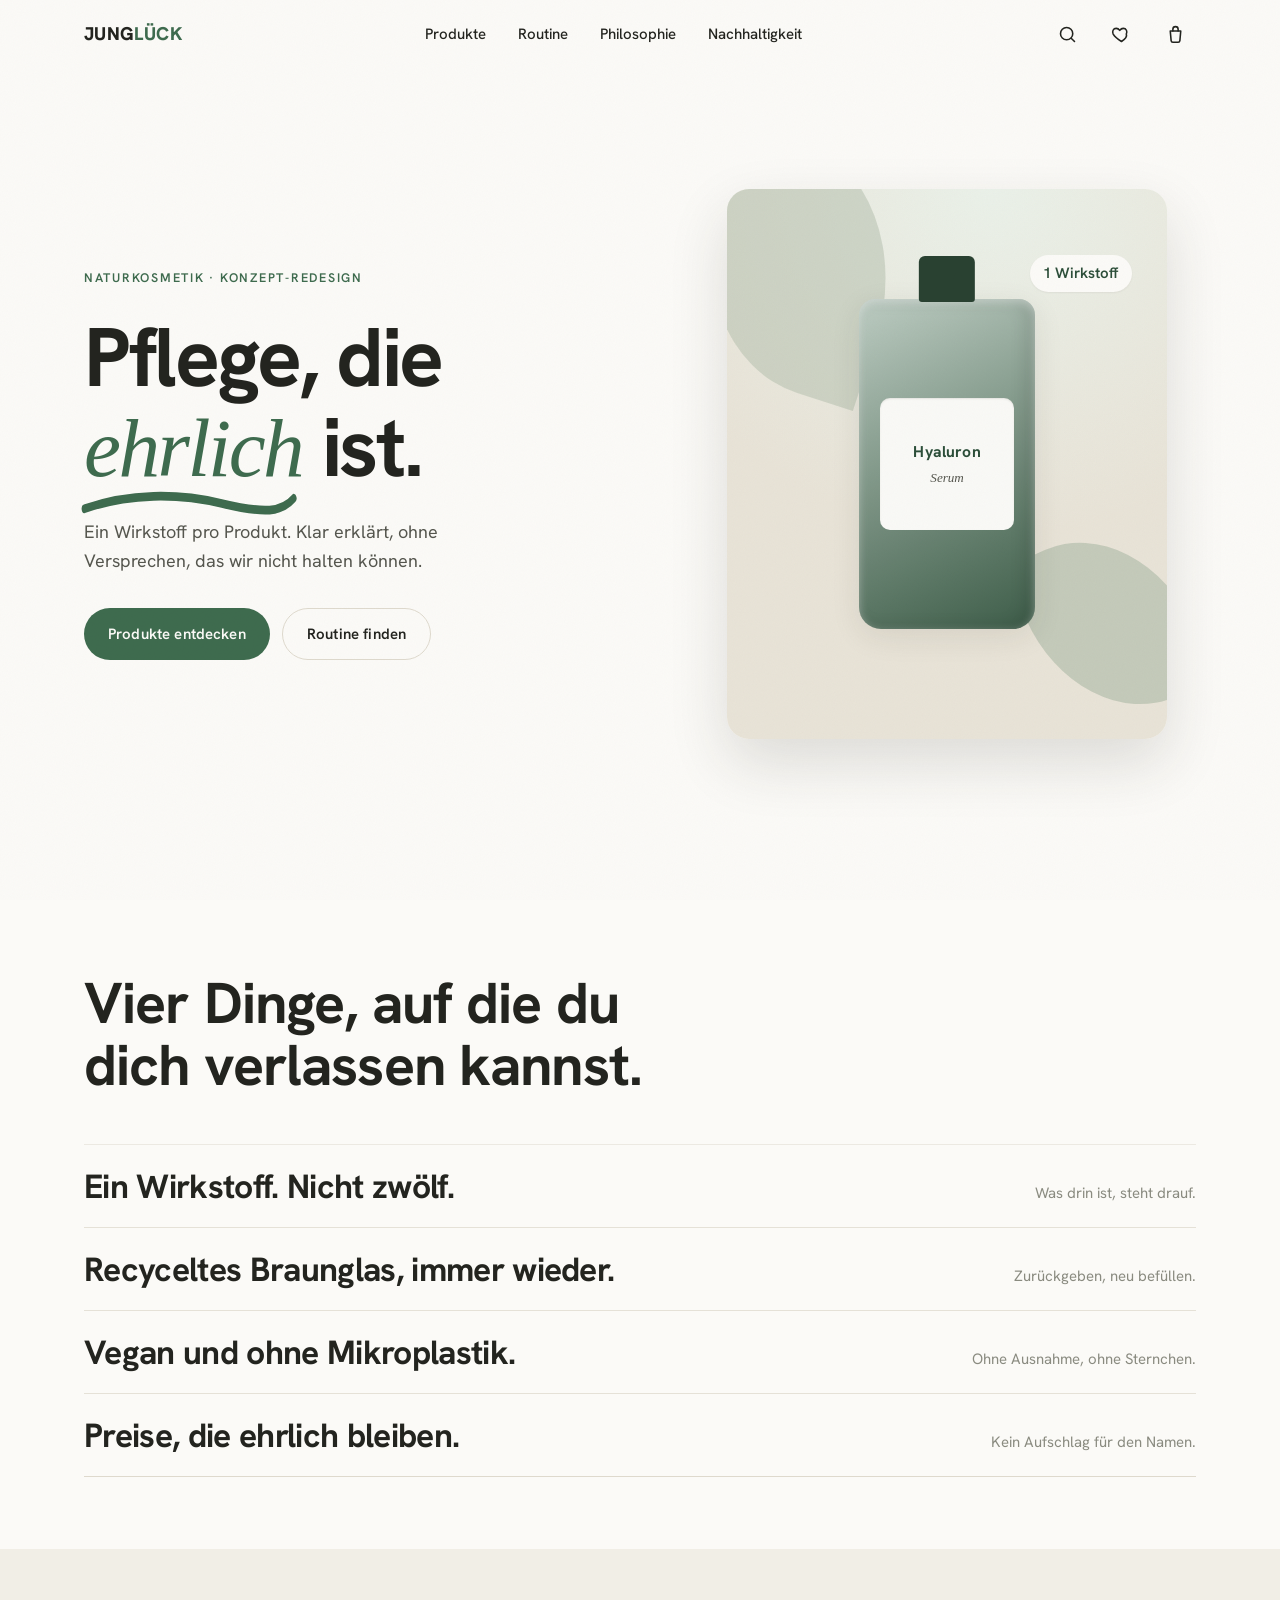
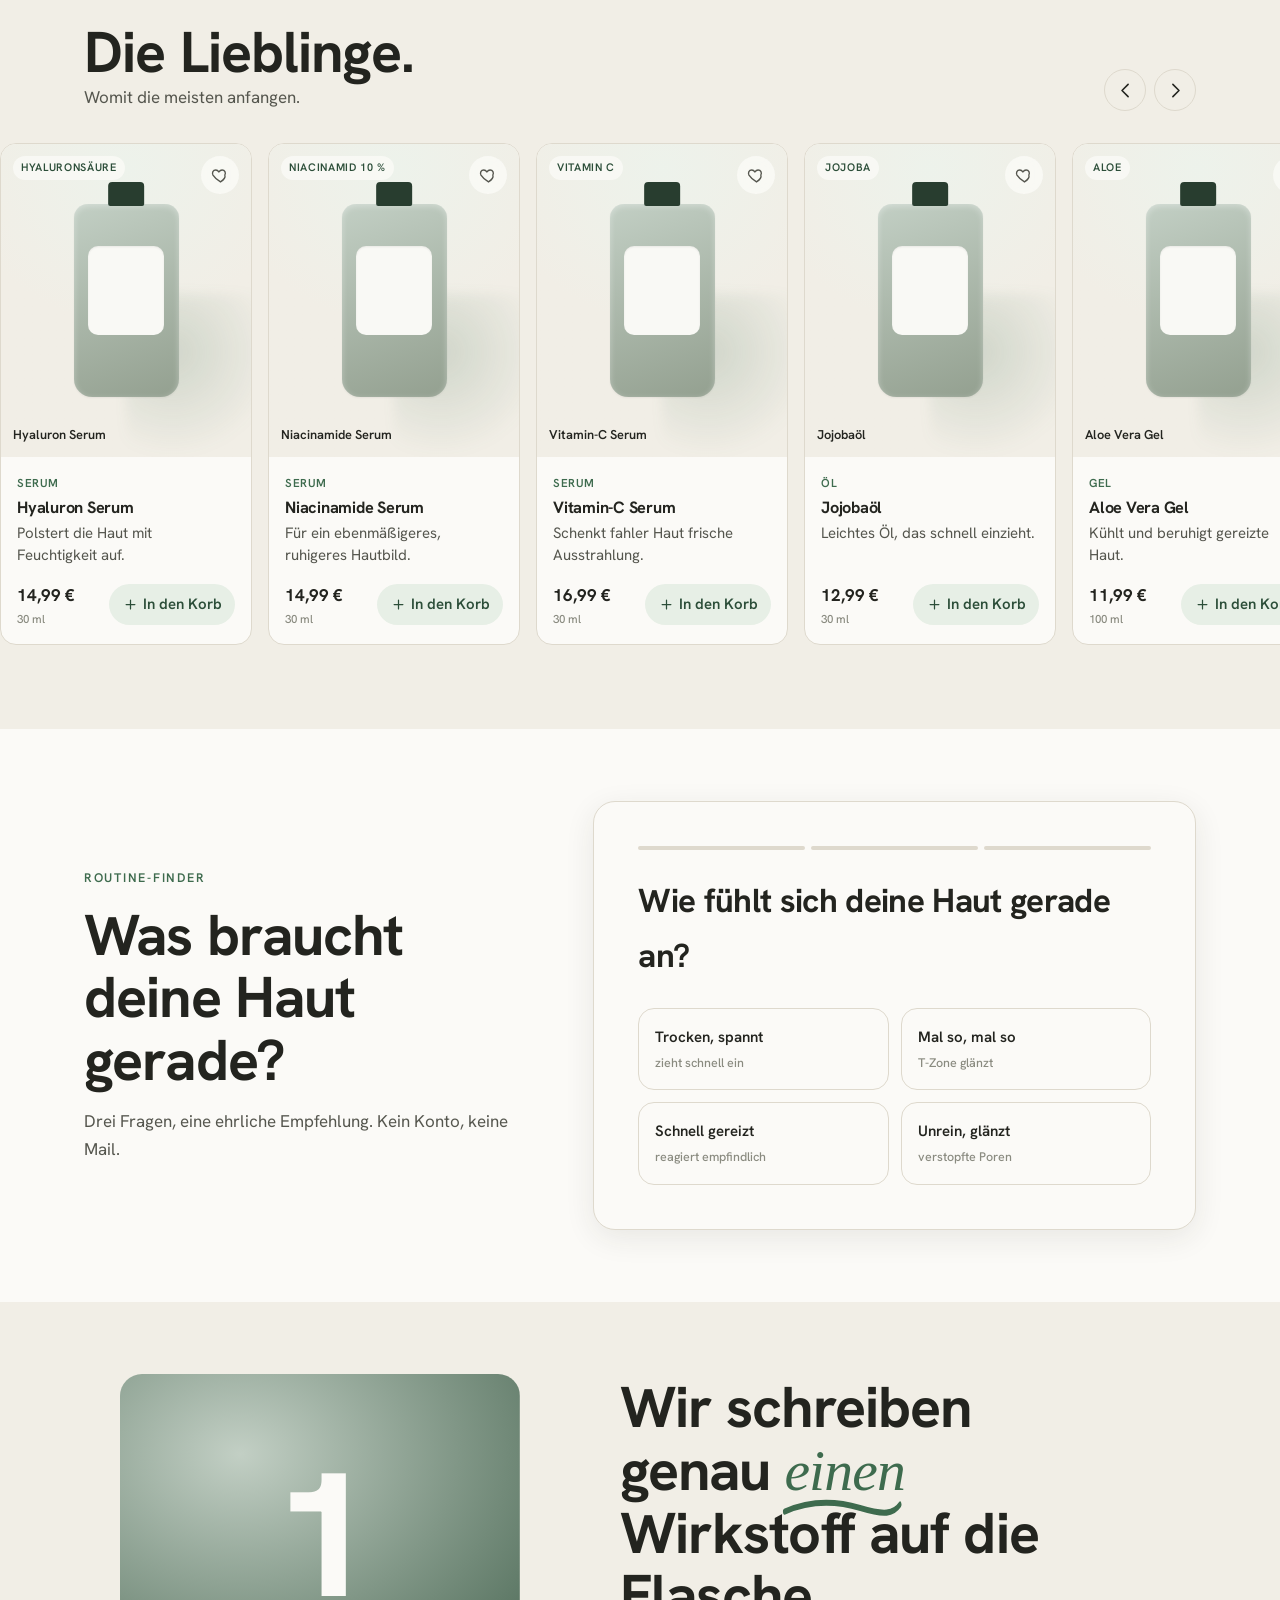
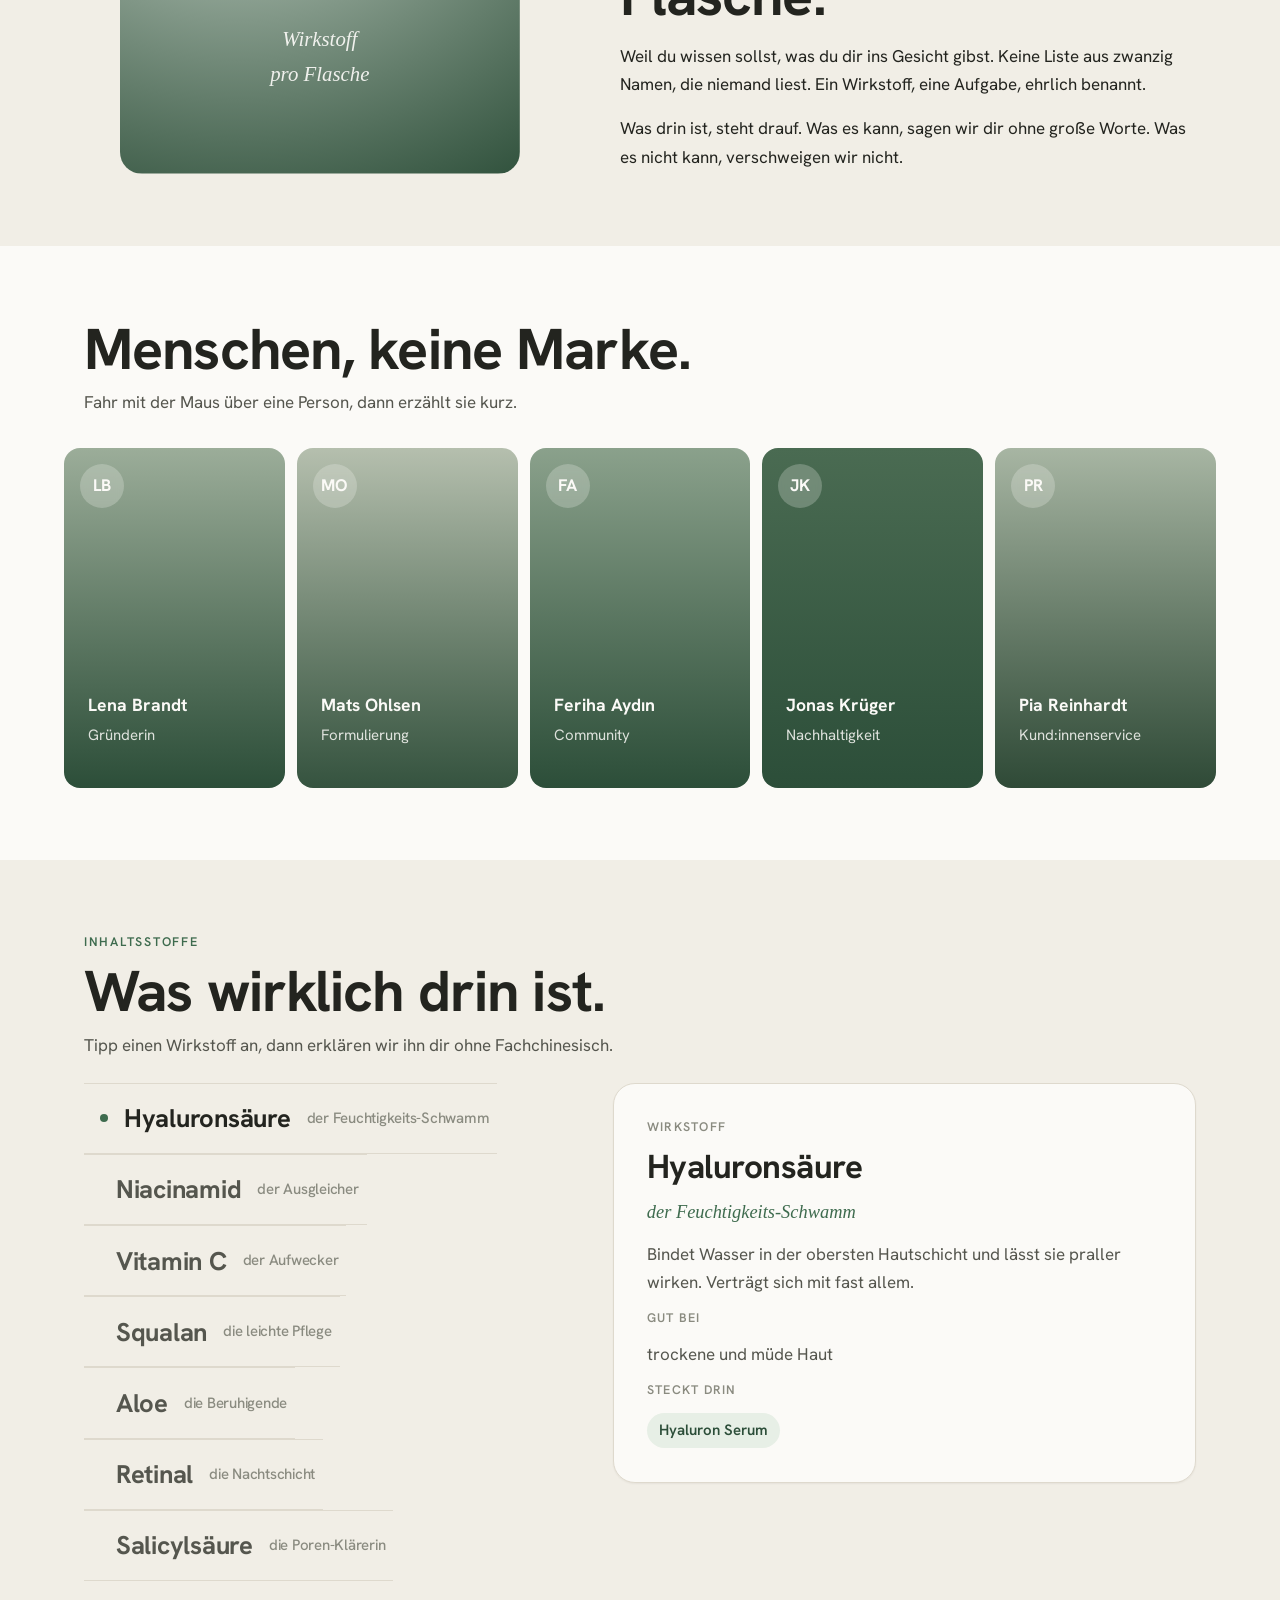
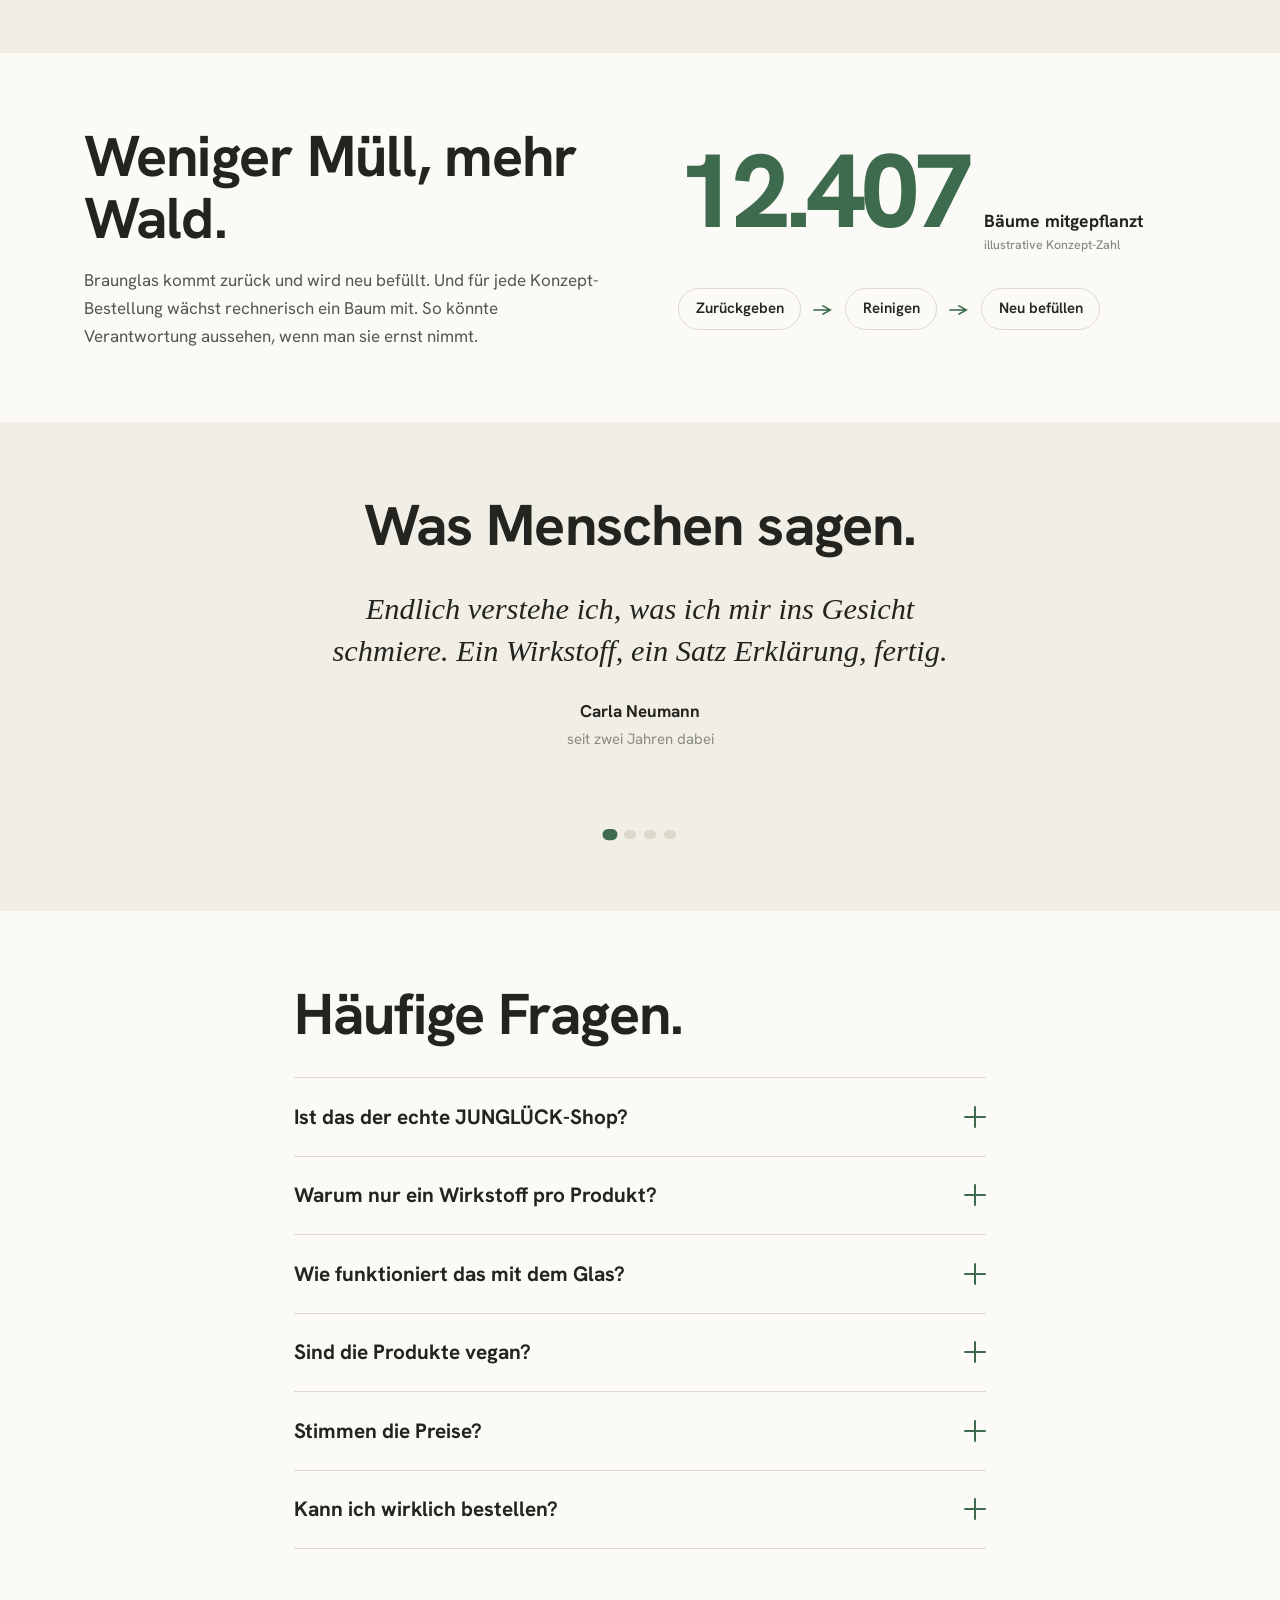
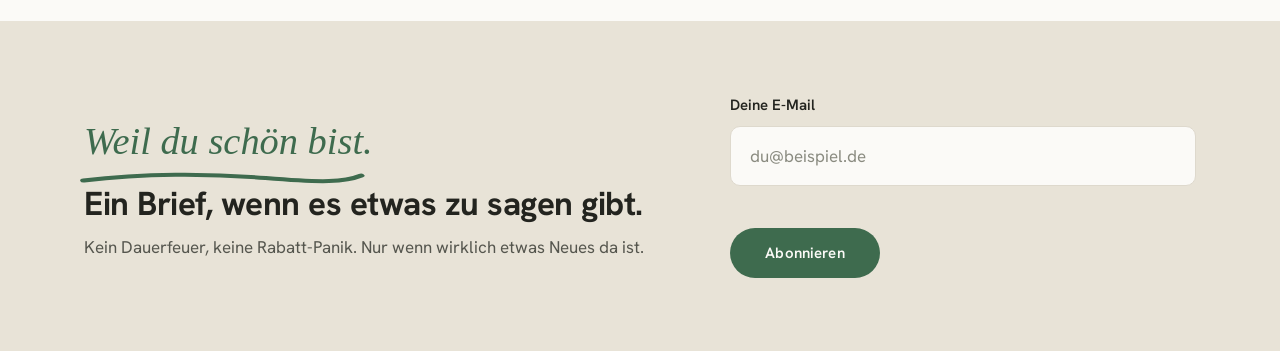
==== commit 82dd6554: "Aufgabe 3: Sektionen 7-11 + Shop-Ansicht (alle Features funktional) Sektionen: - Inhaltsstoffe: 7 Wi" ====
--- a/index.html
+++ b/index.html
@@ -190,25 +190,148 @@
       </div>
     </section>
 
-    <!-- Sektionen 7–11 (Aufgabe 3) -->
-    <section class="section section--tint" id="inhaltsstoffe" aria-label="Inhaltsstoffe"><!-- A3 --></section>
-    <section class="section" id="nachhaltigkeit" aria-label="Nachhaltigkeit"><!-- A3 --></section>
-    <section class="section section--tint" id="stimmen" aria-label="Stimmen"><!-- A3 --></section>
-    <section class="section" id="faq" aria-label="Häufige Fragen"><!-- A3 --></section>
-    <section class="section section--deep" id="newsletter" aria-label="Newsletter"><!-- A3 --></section>
+    <!-- ======================= 7 · INHALTSSTOFFE ======================= -->
+    <section class="section section--tint" id="inhaltsstoffe" aria-label="Inhaltsstoffe">
+      <div class="wrap ingr">
+        <div class="ingr__intro" data-reveal>
+          <p class="eyebrow">Inhaltsstoffe</p>
+          <h2>Was wirklich drin ist.</h2>
+          <p class="muted">Tipp einen Wirkstoff an, dann erklären wir ihn dir ohne Fachchinesisch.</p>
+        </div>
+        <div class="ingr__grid">
+          <ul class="ingr__list" data-mount="ingr-list" role="tablist" aria-label="Wirkstoffe" data-reveal></ul>
+          <div class="ingr__detail" data-mount="ingr-detail" data-reveal aria-live="polite"></div>
+        </div>
+      </div>
+    </section>
+
+    <!-- ======================= 8 · NACHHALTIGKEIT ======================= -->
+    <section class="section" id="nachhaltigkeit" aria-label="Nachhaltigkeit">
+      <div class="wrap nachhaltig">
+        <div class="nachhaltig__lead" data-reveal>
+          <h2>Weniger Müll, mehr Wald.</h2>
+          <p>Braunglas kommt zurück und wird neu befüllt. Und für jede Konzept-Bestellung wächst rechnerisch ein Baum mit. So könnte Verantwortung aussehen, wenn man sie ernst nimmt.</p>
+        </div>
+        <div class="nachhaltig__counter" data-mount="tree-counter" data-reveal>
+          <div class="counter">
+            <span class="counter__num" data-count-to="12480" aria-hidden="true">0</span>
+            <span class="counter__label">Bäume mitgepflanzt<small>illustrative Konzept-Zahl</small></span>
+          </div>
+          <div class="counter__cycle">
+            <span class="cycle__step">Zurückgeben</span>
+            <span class="cycle__arrow" aria-hidden="true">→</span>
+            <span class="cycle__step">Reinigen</span>
+            <span class="cycle__arrow" aria-hidden="true">→</span>
+            <span class="cycle__step">Neu befüllen</span>
+          </div>
+        </div>
+      </div>
+    </section>
+
+    <!-- ======================= 9 · STIMMEN ======================= -->
+    <section class="section section--tint" id="stimmen" aria-label="Stimmen">
+      <div class="wrap stimmen">
+        <h2 data-reveal>Was Menschen sagen.</h2>
+        <div class="stimmen__stage" data-mount="stimmen" data-reveal aria-live="polite"></div>
+        <div class="stimmen__dots" data-mount="stimmen-dots" role="tablist" aria-label="Stimmen wechseln"></div>
+      </div>
+    </section>
+
+    <!-- ======================= 10 · FAQ ======================= -->
+    <section class="section" id="faq" aria-label="Häufige Fragen">
+      <div class="wrap faq">
+        <h2 data-reveal>Häufige Fragen.</h2>
+        <div class="faq__list" data-mount="faq" data-reveal></div>
+      </div>
+    </section>
+
+    <!-- ======================= 11 · NEWSLETTER ======================= -->
+    <section class="section section--deep" id="newsletter" aria-label="Newsletter">
+      <div class="wrap newsletter">
+        <div class="newsletter__copy" data-reveal>
+          <p class="newsletter__sig">
+            <span class="sig">
+              <span class="em">Weil du schön bist.</span>
+              <svg class="sig__stroke" viewBox="0 0 200 20" preserveAspectRatio="none" aria-hidden="true"><path d="M4 13 C 45 4, 90 4, 130 10 S 185 15, 196 7"/></svg>
+            </span>
+          </p>
+          <h2>Ein Brief, wenn es etwas zu sagen gibt.</h2>
+          <p class="muted">Kein Dauerfeuer, keine Rabatt-Panik. Nur wenn wirklich etwas Neues da ist.</p>
+        </div>
+        <form class="newsletter__form" data-mount="newsletter" novalidate>
+          <label class="field">
+            <span class="field__label">Deine E-Mail</span>
+            <input type="email" name="email" class="field__input" placeholder="du@beispiel.de" autocomplete="email" required aria-describedby="nl-hint" />
+            <span class="field__msg" id="nl-hint" role="status"></span>
+          </label>
+          <button type="submit" class="btn btn--primary newsletter__submit">
+            <span class="newsletter__submit-label">Abonnieren</span>
+          </button>
+        </form>
+      </div>
+    </section>
   </main>
 
   <!-- ============================ FOOTER ============================ -->
   <footer class="footer" id="footer" aria-label="Fußzeile"><!-- A5: DSGVO-Links --></footer>
 
-  <!-- ===================== SHOP-OVERLAY (Aufgabe 3) ===================== -->
-  <div class="shop" id="shop" data-open="false" aria-hidden="true"><!-- A3 --></div>
-
-  <!-- ===================== WARENKORB-OVERLAY (Aufgabe 3) ===================== -->
-  <aside class="cart" id="cart" data-open="false" aria-hidden="true"><!-- A3 --></aside>
-
-  <!-- ===================== SCHNELLANSICHT-MODAL (Aufgabe 3) ===================== -->
-  <div class="quickview" id="quickview" data-open="false" aria-hidden="true"><!-- A3 --></div>
+  <!-- ===================== SHOP-OVERLAY ===================== -->
+  <div class="shop" id="shop" data-open="false" aria-hidden="true" role="dialog" aria-modal="true" aria-label="Shop">
+    <div class="shop__topbar">
+      <div class="shop__search">
+        <svg viewBox="0 0 24 24" fill="none" stroke="currentColor" stroke-width="1.8" stroke-linecap="round" aria-hidden="true"><circle cx="11" cy="11" r="7"/><path d="m20 20-3.5-3.5"/></svg>
+        <input type="search" id="shop-search" class="shop__search-input" placeholder="Wonach suchst du?" aria-label="Produkte suchen" />
+      </div>
+      <button class="icon-btn" id="close-shop" aria-label="Shop schließen">
+        <svg viewBox="0 0 24 24" fill="none" stroke="currentColor" stroke-width="1.8" stroke-linecap="round" aria-hidden="true"><path d="M6 6l12 12M18 6 6 18"/></svg>
+      </button>
+    </div>
+
+    <div class="shop__body">
+      <aside class="shop__filters" aria-label="Filter">
+        <div class="filter-group">
+          <h3 class="filter-group__title">Kategorie</h3>
+          <div class="filter-chips" data-mount="filter-kategorie" role="group" aria-label="Kategorie"></div>
+        </div>
+        <div class="filter-group">
+          <h3 class="filter-group__title">Hauttyp</h3>
+          <div class="filter-chips" data-mount="filter-hauttyp" role="group" aria-label="Hauttyp"></div>
+        </div>
+        <div class="filter-group">
+          <h3 class="filter-group__title">Preis bis <span id="price-out">40 €</span></h3>
+          <input type="range" id="price-range" class="filter-range" min="8" max="40" step="1" value="40" aria-label="Höchstpreis" />
+        </div>
+        <button class="filter-reset" id="filter-reset">Filter zurücksetzen</button>
+      </aside>
+
+      <div class="shop__main">
+        <div class="shop__result-bar">
+          <span id="shop-count" aria-live="polite">25 Produkte</span>
+        </div>
+        <div class="shop__grid" data-mount="shop-grid" role="list" aria-label="Produkte"></div>
+        <p class="shop__empty" id="shop-empty" hidden>Nichts gefunden. Setz die Filter zurück oder such anders.</p>
+      </div>
+    </div>
+  </div>
+
+  <!-- ===================== WARENKORB-OVERLAY ===================== -->
+  <div class="cart-scrim" id="cart-scrim" data-open="false" aria-hidden="true"></div>
+  <aside class="cart" id="cart" data-open="false" aria-hidden="true" role="dialog" aria-modal="true" aria-label="Warenkorb">
+    <div class="cart__head">
+      <h3>Dein Korb</h3>
+      <button class="icon-btn" id="close-cart" aria-label="Warenkorb schließen">
+        <svg viewBox="0 0 24 24" fill="none" stroke="currentColor" stroke-width="1.8" stroke-linecap="round" aria-hidden="true"><path d="M6 6l12 12M18 6 6 18"/></svg>
+      </button>
+    </div>
+    <div class="cart__body" data-mount="cart-body"></div>
+    <div class="cart__foot" data-mount="cart-foot"></div>
+  </aside>
+
+  <!-- ===================== SCHNELLANSICHT-MODAL ===================== -->
+  <div class="quickview" id="quickview" data-open="false" aria-hidden="true">
+    <div class="quickview__scrim" id="qv-scrim"></div>
+    <div class="quickview__panel" role="dialog" aria-modal="true" aria-label="Schnellansicht" data-mount="quickview-panel"></div>
+  </div>
 
   <!-- ===================== TOASTS ===================== -->
   <div class="toast-wrap" id="toast-wrap" aria-live="polite"></div>
@@ -216,5 +339,6 @@
   <script src="data.js"></script>
   <script src="app.js"></script>
   <script src="sections.js"></script>
+  <script src="shop.js"></script>
 </body>
 </html>
--- a/styles.css
+++ b/styles.css
@@ -432,12 +432,12 @@
 .product-card__tag { font-size: 0.72rem; font-weight: 600; letter-spacing: 0.05em; text-transform: uppercase; color: var(--accent); }
 .product-card__name { font-size: 1.02rem; font-weight: 700; line-height: 1.2; }
 .product-card__benefit { font-size: var(--t-small); color: var(--ink-soft); line-height: 1.45; }
-.product-card__foot { display: flex; align-items: center; justify-content: space-between; gap: var(--s-3); margin-top: auto; padding-top: var(--s-2); }
-.product-card__price { font-weight: 700; }
+.product-card__foot { display: flex; align-items: center; justify-content: space-between; gap: var(--s-2); margin-top: auto; padding-top: var(--s-2); }
+.product-card__price { font-weight: 700; white-space: nowrap; }
 .product-card__price small { display: block; font-weight: 500; font-size: 0.72rem; color: var(--ink-faint); }
 .product-card__add {
-  display: inline-flex; align-items: center; gap: 6px;
-  padding: 0.55em 1.05em; border-radius: var(--r-pill);
+  display: inline-flex; align-items: center; gap: 5px; white-space: nowrap;
+  padding: 0.55em 0.9em; border-radius: var(--r-pill);
   background: var(--accent-tint); color: var(--accent-deep);
   font-size: var(--t-small); font-weight: 600;
   transition: transform var(--d-fast) var(--ease), background-color var(--d-fast) var(--ease), color var(--d-fast) var(--ease);
@@ -696,5 +696,256 @@
 }
 
 /* ============================================================================
-   [Sektions-Styles Aufgabe 3 folgen darunter]
+   SEKTIONS-STYLES — Aufgabe 3 (Sektionen 7–11 + Shop/Cart/Quickview)
 ============================================================================ */
+
+/* ---------- 7 · INHALTSSTOFFE ---------- */
+.ingr { display: flex; flex-direction: column; gap: var(--s-5); }
+.ingr__intro { display: flex; flex-direction: column; gap: var(--s-2); max-width: 60ch; }
+.ingr__intro h2 { font-size: var(--t-h1); }
+.ingr__grid { display: grid; grid-template-columns: minmax(0, 0.9fr) minmax(0, 1.1fr); gap: clamp(20px, 4vw, 56px); align-items: start; }
+.ingr__list { display: flex; flex-direction: column; }
+.ingr__item {
+  display: flex; align-items: center; justify-content: space-between; gap: var(--s-4);
+  padding: clamp(9px, 1.5vh, 15px) var(--s-2);
+  border-top: 1px solid var(--line);
+  font-size: clamp(1.15rem, 2.2vw, 1.6rem); font-weight: 700; letter-spacing: -0.01em;
+  color: var(--ink-soft); text-align: left;
+  transition: color var(--d-fast) var(--ease), padding-left var(--d-base) var(--ease);
+}
+.ingr__list .ingr__item:last-child { border-bottom: 1px solid var(--line); }
+.ingr__item:hover, .ingr__item[aria-selected="true"] { color: var(--ink); }
+.ingr__item[aria-selected="true"] { padding-left: var(--s-4); }
+.ingr__item-dot { width: 8px; height: 8px; border-radius: var(--r-pill); background: var(--accent); opacity: 0; transform: scale(0.4); transition: opacity var(--d-base) var(--ease), transform var(--d-base) var(--ease); flex-shrink: 0; }
+.ingr__item[aria-selected="true"] .ingr__item-dot { opacity: 1; transform: none; }
+.ingr__item-label { flex: 1; }
+.ingr__item-use { font-size: var(--t-small); font-weight: 500; color: var(--ink-faint); }
+.ingr__detail {
+  position: sticky; top: calc(var(--nav-h) + var(--s-4));
+  background: var(--bg); border-radius: var(--r-lg); border: 1px solid var(--line);
+  padding: clamp(20px, 2.6vw, 34px); box-shadow: var(--shadow-sm);
+  display: flex; flex-direction: column; gap: var(--s-3); min-height: 260px;
+}
+.ingr__detail-name { font-size: var(--t-h2); }
+.ingr__detail-what { font-family: var(--font-serif); font-style: italic; color: var(--accent); font-size: 1.15rem; }
+.ingr__detail-body { color: var(--ink-soft); }
+.ingr__detail-tag { font-size: var(--t-label); text-transform: uppercase; letter-spacing: 0.1em; color: var(--ink-faint); font-weight: 600; }
+.ingr__detail-prods { display: flex; flex-wrap: wrap; gap: var(--s-2); }
+.ingr__detail-prod { font-size: var(--t-small); font-weight: 600; color: var(--accent-deep); background: var(--accent-tint); padding: 0.35em 0.8em; border-radius: var(--r-pill); }
+.ingr__detail.is-swapping { opacity: 0; transform: translateY(6px); }
+.ingr__detail { transition: opacity var(--d-base) var(--ease), transform var(--d-base) var(--ease); }
+
+/* ---------- 8 · NACHHALTIGKEIT ---------- */
+.nachhaltig { display: grid; grid-template-columns: minmax(0, 1fr) minmax(0, 1fr); gap: clamp(28px, 6vw, 80px); align-items: center; }
+.nachhaltig__lead h2 { font-size: var(--t-h1); margin-bottom: var(--s-4); }
+.nachhaltig__lead p { color: var(--ink-soft); }
+.nachhaltig__counter { display: flex; flex-direction: column; gap: var(--s-6); }
+.counter { display: flex; align-items: baseline; gap: var(--s-4); }
+.counter__num {
+  font-size: clamp(3.4rem, 10vw, 6.5rem); font-weight: 800; letter-spacing: -0.04em;
+  color: var(--accent); line-height: 0.9; font-variant-numeric: tabular-nums;
+}
+.counter__label { display: flex; flex-direction: column; font-weight: 700; font-size: 1.1rem; color: var(--ink); }
+.counter__label small { font-weight: 500; font-size: 0.78rem; color: var(--ink-faint); }
+.counter__cycle { display: flex; align-items: center; gap: var(--s-3); flex-wrap: wrap; }
+.cycle__step { background: var(--bg); border: 1px solid var(--line); border-radius: var(--r-pill); padding: 0.5em 1.1em; font-weight: 600; font-size: var(--t-small); }
+.cycle__arrow { color: var(--accent); font-weight: 700; }
+
+/* ---------- 9 · STIMMEN ---------- */
+.stimmen { display: flex; flex-direction: column; align-items: center; gap: var(--s-6); text-align: center; }
+.stimmen h2 { font-size: var(--t-h1); }
+.stimmen__stage { position: relative; width: min(100%, 760px); min-height: 210px; display: grid; }
+.stimme {
+  grid-area: 1 / 1; display: flex; flex-direction: column; align-items: center; gap: var(--s-5);
+  opacity: 0; transform: scale(0.985); filter: blur(6px);
+  transition: opacity var(--d-slow) var(--ease), transform var(--d-slow) var(--ease), filter var(--d-slow) var(--ease);
+  pointer-events: none;
+}
+.stimme.is-active { opacity: 1; transform: none; filter: none; pointer-events: auto; }
+.stimme__quote { font-family: var(--font-serif); font-style: italic; font-size: clamp(1.3rem, 3vw, 1.9rem); line-height: 1.4; color: var(--ink); max-width: 44ch; }
+.stimme__by { display: flex; flex-direction: column; gap: 2px; }
+.stimme__name { font-weight: 700; }
+.stimme__role { font-size: var(--t-small); color: var(--ink-faint); }
+.stimmen__dots { display: flex; gap: var(--s-2); }
+.stimmen__dot { width: 9px; height: 9px; border-radius: var(--r-pill); background: var(--line); transition: background-color var(--d-base) var(--ease), transform var(--d-base) var(--ease); }
+.stimmen__dot.is-active { background: var(--accent); transform: scale(1.25); }
+@media (prefers-reduced-motion: reduce) {
+  .stimme { transition: opacity var(--d-base) var(--ease); filter: none; transform: none; }
+}
+
+/* ---------- 10 · FAQ ---------- */
+.faq { display: flex; flex-direction: column; gap: var(--s-6); max-width: 820px; }
+.faq h2 { font-size: var(--t-h1); }
+.faq__list { display: flex; flex-direction: column; }
+.faq__item { border-top: 1px solid var(--line); }
+.faq__item:last-child { border-bottom: 1px solid var(--line); }
+.faq__q {
+  width: 100%; display: flex; align-items: center; justify-content: space-between; gap: var(--s-4);
+  padding: clamp(16px, 2.4vh, 24px) 0; text-align: left;
+  font-size: clamp(1.05rem, 2vw, 1.3rem); font-weight: 700; color: var(--ink);
+}
+.faq__icon { flex-shrink: 0; width: 22px; height: 22px; position: relative; }
+.faq__icon::before, .faq__icon::after { content: ""; position: absolute; background: var(--accent); border-radius: 2px; transition: transform var(--d-base) var(--ease-inout); }
+.faq__icon::before { top: 50%; left: 0; width: 100%; height: 2px; transform: translateY(-50%); }
+.faq__icon::after { left: 50%; top: 0; width: 2px; height: 100%; transform: translateX(-50%); }
+.faq__q[aria-expanded="true"] .faq__icon::after { transform: translateX(-50%) scaleY(0); }
+.faq__a { display: grid; grid-template-rows: 0fr; transition: grid-template-rows var(--d-base) var(--ease-inout); }
+.faq__a > div { overflow: hidden; min-height: 0; }
+.faq__q[aria-expanded="true"] + .faq__a { grid-template-rows: 1fr; }
+.faq__a p { color: var(--ink-soft); padding-bottom: var(--s-5); max-width: 65ch; }
+@media (prefers-reduced-motion: reduce) { .faq__a { transition: none; } }
+
+/* ---------- 11 · NEWSLETTER ---------- */
+.newsletter { display: grid; grid-template-columns: minmax(0, 1.1fr) minmax(0, 0.9fr); gap: clamp(28px, 6vw, 80px); align-items: center; }
+.newsletter__copy { display: flex; flex-direction: column; gap: var(--s-3); }
+.newsletter__sig { font-size: clamp(1.6rem, 4vw, 2.4rem); }
+.newsletter__sig .em { font-size: 1em; }
+.newsletter__copy h2 { font-size: var(--t-h2); }
+.newsletter__form { display: flex; flex-direction: column; gap: var(--s-4); }
+.field { display: flex; flex-direction: column; gap: var(--s-2); }
+.field__label { font-size: var(--t-small); font-weight: 600; color: var(--ink); }
+.field__input {
+  padding: 0.9em 1.1em; border-radius: var(--r-sm); border: 1px solid var(--line);
+  background: var(--bg); color: var(--ink); font-size: var(--t-body);
+  transition: border-color var(--d-fast) var(--ease), box-shadow var(--d-fast) var(--ease);
+}
+.field__input::placeholder { color: var(--ink-faint); }
+.field__input:focus { outline: none; border-color: var(--accent); box-shadow: 0 0 0 3px var(--accent-tint); }
+.field__input[aria-invalid="true"] { border-color: #a6402f; }
+.field__msg { font-size: var(--t-small); min-height: 1.2em; }
+.field__msg.is-error { color: #a6402f; }
+.field__msg.is-ok { color: var(--accent-deep); }
+.newsletter__submit { align-self: flex-start; min-width: 150px; }
+.newsletter__submit[data-state="loading"] { opacity: 0.75; pointer-events: none; }
+
+/* ============================================================================
+   SHOP-OVERLAY
+============================================================================ */
+.shop {
+  position: fixed; inset: 0; z-index: var(--z-modal);
+  background: var(--bg);
+  display: flex; flex-direction: column;
+  visibility: hidden; opacity: 0; transform: translateY(1.5%);
+  transition: opacity var(--d-base) var(--ease-soft), transform var(--d-base) var(--ease-soft), visibility var(--d-base);
+}
+.shop[data-open="true"] { visibility: visible; opacity: 1; transform: none; }
+.shop__topbar {
+  flex-shrink: 0; display: flex; align-items: center; gap: var(--s-4);
+  padding: var(--s-4) var(--pad); border-bottom: 1px solid var(--line);
+}
+.shop__search { flex: 1; display: flex; align-items: center; gap: var(--s-3); max-width: 560px; }
+.shop__search svg { width: 20px; height: 20px; color: var(--ink-faint); flex-shrink: 0; }
+.shop__search-input { flex: 1; border: none; background: none; font-size: 1.1rem; padding: 0.4em 0; }
+.shop__search-input:focus { outline: none; }
+.shop__body { flex: 1; display: grid; grid-template-columns: 248px minmax(0, 1fr); overflow: hidden; }
+.shop__filters { border-right: 1px solid var(--line); padding: var(--s-6) var(--pad); overflow-y: auto; display: flex; flex-direction: column; gap: var(--s-6); }
+.filter-group { display: flex; flex-direction: column; gap: var(--s-3); }
+.filter-group__title { font-size: var(--t-small); font-weight: 700; }
+.filter-chips { display: flex; flex-wrap: wrap; gap: var(--s-2); }
+.filter-chip {
+  padding: 0.4em 0.9em; border-radius: var(--r-pill); border: 1px solid var(--line);
+  background: var(--bg); font-size: 0.82rem; font-weight: 600; color: var(--ink-soft);
+  transition: transform var(--d-fast) var(--ease), background-color var(--d-fast) var(--ease), color var(--d-fast) var(--ease), border-color var(--d-fast) var(--ease);
+}
+.filter-chip:hover { border-color: var(--accent); color: var(--accent-deep); }
+.filter-chip:active { transform: scale(0.96); }
+.filter-chip[aria-pressed="true"] { background: var(--accent); color: var(--accent-ink); border-color: var(--accent); }
+.filter-range { width: 100%; accent-color: var(--accent); }
+.filter-reset { align-self: flex-start; font-size: var(--t-small); font-weight: 600; color: var(--ink-soft); text-decoration: underline; text-underline-offset: 3px; }
+.filter-reset:hover { color: var(--accent); }
+.shop__main { overflow-y: auto; padding: var(--s-5) var(--pad) var(--s-9); }
+.shop__result-bar { display: flex; align-items: center; justify-content: space-between; margin-bottom: var(--s-5); color: var(--ink-faint); font-size: var(--t-small); font-weight: 600; }
+.shop__grid { display: grid; grid-template-columns: repeat(auto-fill, minmax(210px, 1fr)); gap: var(--s-4); }
+.shop__empty { text-align: center; color: var(--ink-soft); padding: var(--s-9) 0; }
+
+/* ============================================================================
+   WARENKORB-DRAWER
+============================================================================ */
+.cart-scrim {
+  position: fixed; inset: 0; z-index: var(--z-modal);
+  background: rgba(43,42,33,0.32); -webkit-backdrop-filter: blur(2px); backdrop-filter: blur(2px);
+  visibility: hidden; opacity: 0; transition: opacity var(--d-base) var(--ease), visibility var(--d-base);
+}
+.cart-scrim[data-open="true"] { visibility: visible; opacity: 1; }
+.cart {
+  position: fixed; top: 0; right: 0; bottom: 0; z-index: calc(var(--z-modal) + 1);
+  width: min(420px, 92vw); background: var(--bg);
+  display: flex; flex-direction: column; box-shadow: var(--shadow-lg);
+  transform: translateX(100%); visibility: hidden;
+  transition: transform var(--d-base) var(--ease-soft), visibility var(--d-base);
+}
+.cart[data-open="true"] { transform: none; visibility: visible; }
+.cart__head { display: flex; align-items: center; justify-content: space-between; padding: var(--s-5) var(--s-5) var(--s-4); border-bottom: 1px solid var(--line); }
+.cart__head h3 { font-size: 1.3rem; }
+.cart__body { flex: 1; overflow-y: auto; padding: var(--s-4) var(--s-5); display: flex; flex-direction: column; gap: var(--s-4); }
+.cart__empty { text-align: center; color: var(--ink-soft); margin: auto 0; display: flex; flex-direction: column; gap: var(--s-4); align-items: center; }
+.cart__empty svg { width: 44px; height: 44px; color: var(--line); }
+.cart-line { display: grid; grid-template-columns: 64px minmax(0,1fr) auto; gap: var(--s-3); align-items: center; }
+.cart-line__media { width: 64px; height: 64px; border-radius: var(--r-sm); overflow: hidden; }
+.cart-line__media .ph { border-radius: 0; aspect-ratio: 1/1; }
+.cart-line__info { display: flex; flex-direction: column; gap: 2px; min-width: 0; }
+.cart-line__name { font-weight: 700; font-size: var(--t-small); line-height: 1.2; }
+.cart-line__meta { font-size: 0.78rem; color: var(--ink-faint); }
+.cart-line__price { font-weight: 700; font-size: var(--t-small); }
+.cart-line__ctrls { display: flex; align-items: center; gap: var(--s-3); grid-column: 2 / -1; }
+.qty { display: inline-flex; align-items: center; border: 1px solid var(--line); border-radius: var(--r-pill); }
+.qty button { width: 30px; height: 30px; display: grid; place-items: center; color: var(--ink); font-size: 1.1rem; transition: color var(--d-fast) var(--ease); }
+.qty button:hover { color: var(--accent); }
+.qty span { min-width: 26px; text-align: center; font-weight: 700; font-size: var(--t-small); }
+.cart-line__remove { font-size: 0.78rem; color: var(--ink-faint); text-decoration: underline; text-underline-offset: 2px; }
+.cart-line__remove:hover { color: #a6402f; }
+.cart__foot { flex-shrink: 0; border-top: 1px solid var(--line); padding: var(--s-5); display: flex; flex-direction: column; gap: var(--s-4); }
+.cart__sum { display: flex; align-items: baseline; justify-content: space-between; }
+.cart__sum-label { color: var(--ink-soft); }
+.cart__sum-total { font-size: 1.4rem; font-weight: 800; }
+.cart__note { font-size: 0.78rem; color: var(--ink-faint); }
+.cart__checkout { width: 100%; }
+
+/* ============================================================================
+   SCHNELLANSICHT-MODAL
+============================================================================ */
+.quickview { position: fixed; inset: 0; z-index: var(--z-toast); display: grid; place-items: center; padding: var(--s-5); visibility: hidden; }
+.quickview[data-open="true"] { visibility: visible; }
+.quickview__scrim { position: absolute; inset: 0; background: rgba(43,42,33,0.4); opacity: 0; transition: opacity var(--d-base) var(--ease); }
+.quickview[data-open="true"] .quickview__scrim { opacity: 1; }
+.quickview__panel {
+  position: relative; width: min(720px, 100%); max-height: 88vh; overflow-y: auto;
+  background: var(--bg); border-radius: var(--r-lg); box-shadow: var(--shadow-lg);
+  /* Modal: transform-origin center (nicht trigger-basiert) */
+  transform: scale(0.95); opacity: 0; transform-origin: center;
+  transition: transform var(--d-base) var(--ease), opacity var(--d-base) var(--ease);
+}
+.quickview[data-open="true"] .quickview__panel { transform: none; opacity: 1; }
+.qv { display: grid; grid-template-columns: minmax(0, 1fr) minmax(0, 1fr); }
+.qv__media .ph { border-radius: 0; aspect-ratio: auto; height: 100%; min-height: 320px; }
+.qv__body { padding: clamp(24px, 3vw, 40px); display: flex; flex-direction: column; gap: var(--s-3); }
+.qv__tag { font-size: var(--t-label); text-transform: uppercase; letter-spacing: 0.1em; color: var(--accent); font-weight: 600; }
+.qv__name { font-size: var(--t-h2); }
+.qv__wirk { font-family: var(--font-serif); font-style: italic; color: var(--accent); font-size: 1.15rem; }
+.qv__benefit { color: var(--ink-soft); }
+.qv__facts { display: flex; flex-wrap: wrap; gap: var(--s-2); margin-top: var(--s-2); }
+.qv__fact { font-size: 0.8rem; font-weight: 600; color: var(--ink-soft); background: var(--bg-2); padding: 0.35em 0.8em; border-radius: var(--r-pill); }
+.qv__price { font-size: 1.5rem; font-weight: 800; margin-top: var(--s-2); }
+.qv__price small { font-size: 0.8rem; font-weight: 500; color: var(--ink-faint); margin-left: var(--s-2); }
+.qv__actions { display: flex; gap: var(--s-3); margin-top: var(--s-3); }
+.qv__close { position: absolute; top: var(--s-3); right: var(--s-3); z-index: 2; background: color-mix(in srgb, var(--bg) 70%, transparent); -webkit-backdrop-filter: blur(6px); backdrop-filter: blur(6px); }
+
+/* ---------- Responsive (Aufgabe 3) ---------- */
+@media (max-width: 900px) {
+  .ingr__grid { grid-template-columns: 1fr; }
+  .ingr__detail { position: static; }
+  .nachhaltig { grid-template-columns: 1fr; }
+  .newsletter { grid-template-columns: 1fr; }
+  .qv { grid-template-columns: 1fr; }
+  .qv__media .ph { min-height: 220px; }
+}
+@media (max-width: 760px) {
+  .shop__body { grid-template-columns: 1fr; }
+  .shop__filters {
+    border-right: none; border-bottom: 1px solid var(--line);
+    flex-direction: row; flex-wrap: wrap; gap: var(--s-4); padding: var(--s-4) var(--pad);
+    max-height: 42vh;
+  }
+  .filter-group { flex: 1 1 100%; }
+  .counter { flex-direction: column; align-items: flex-start; gap: var(--s-3); }
+}
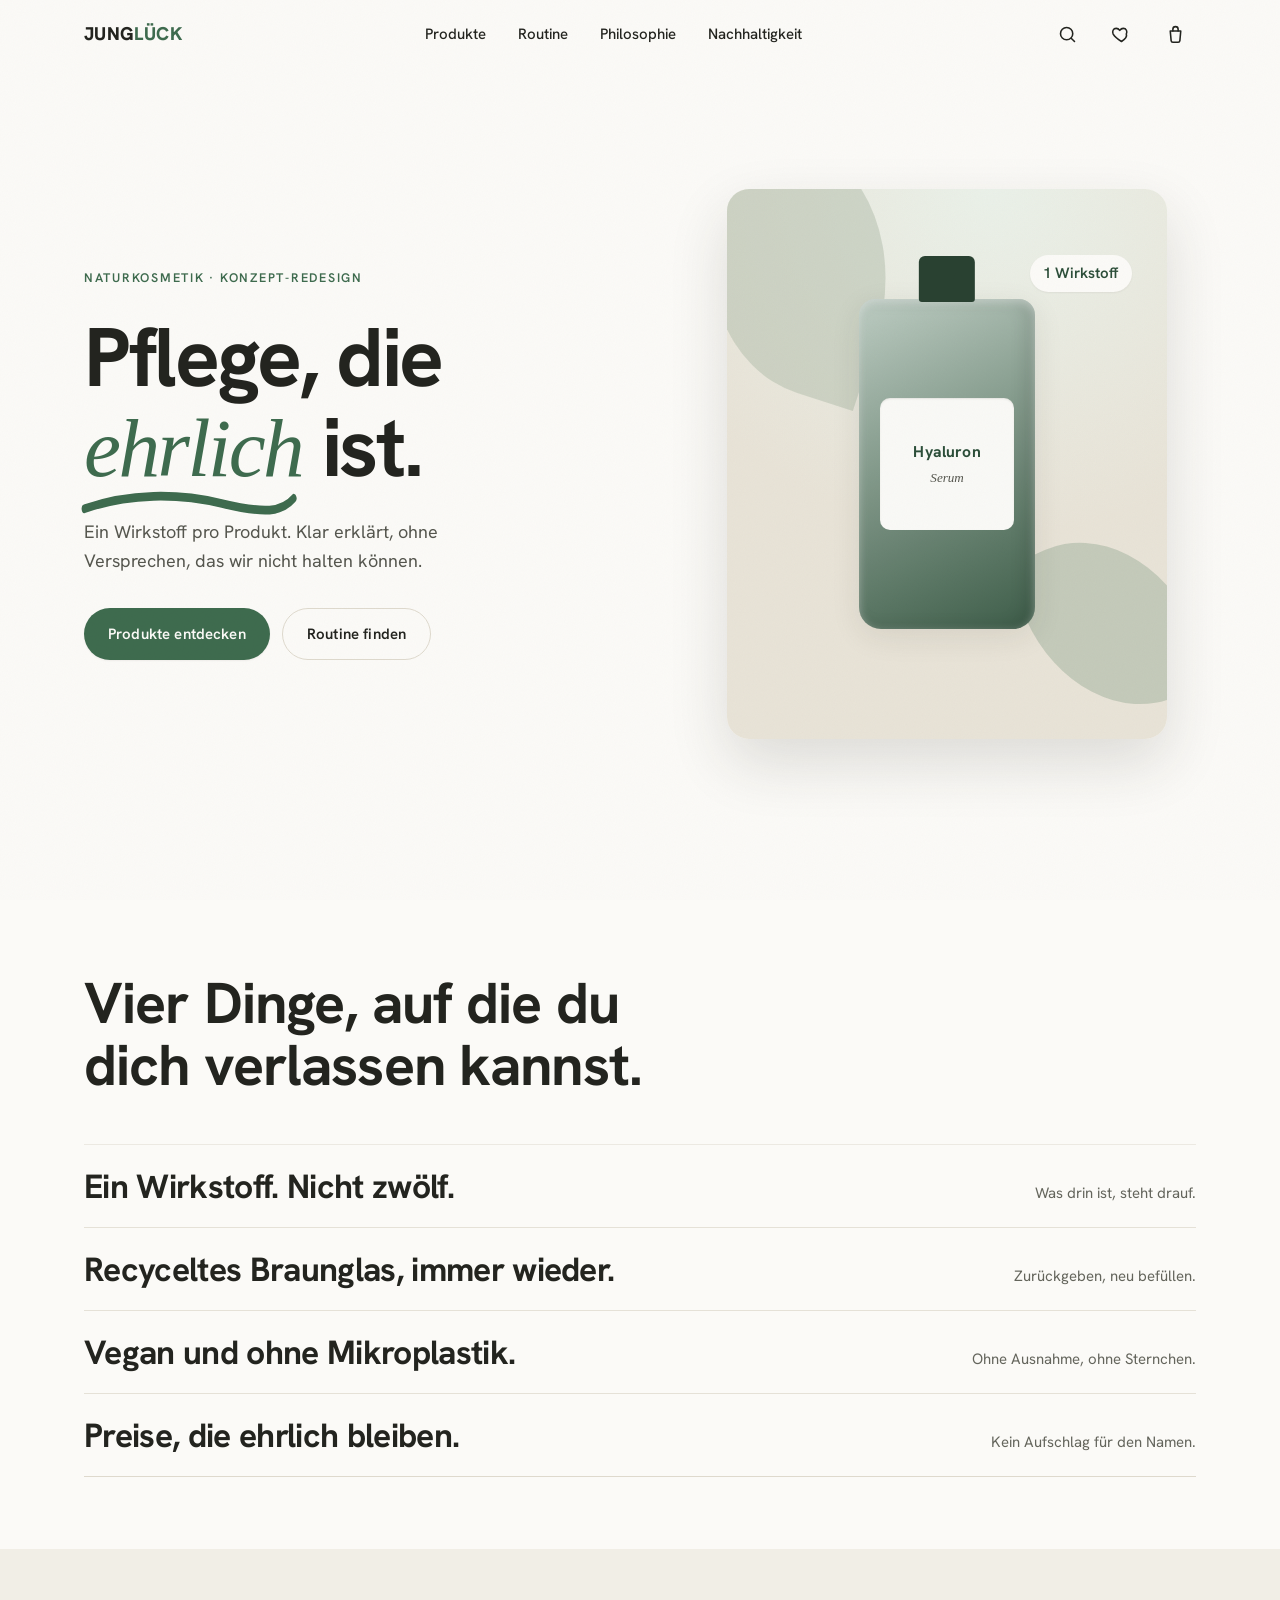
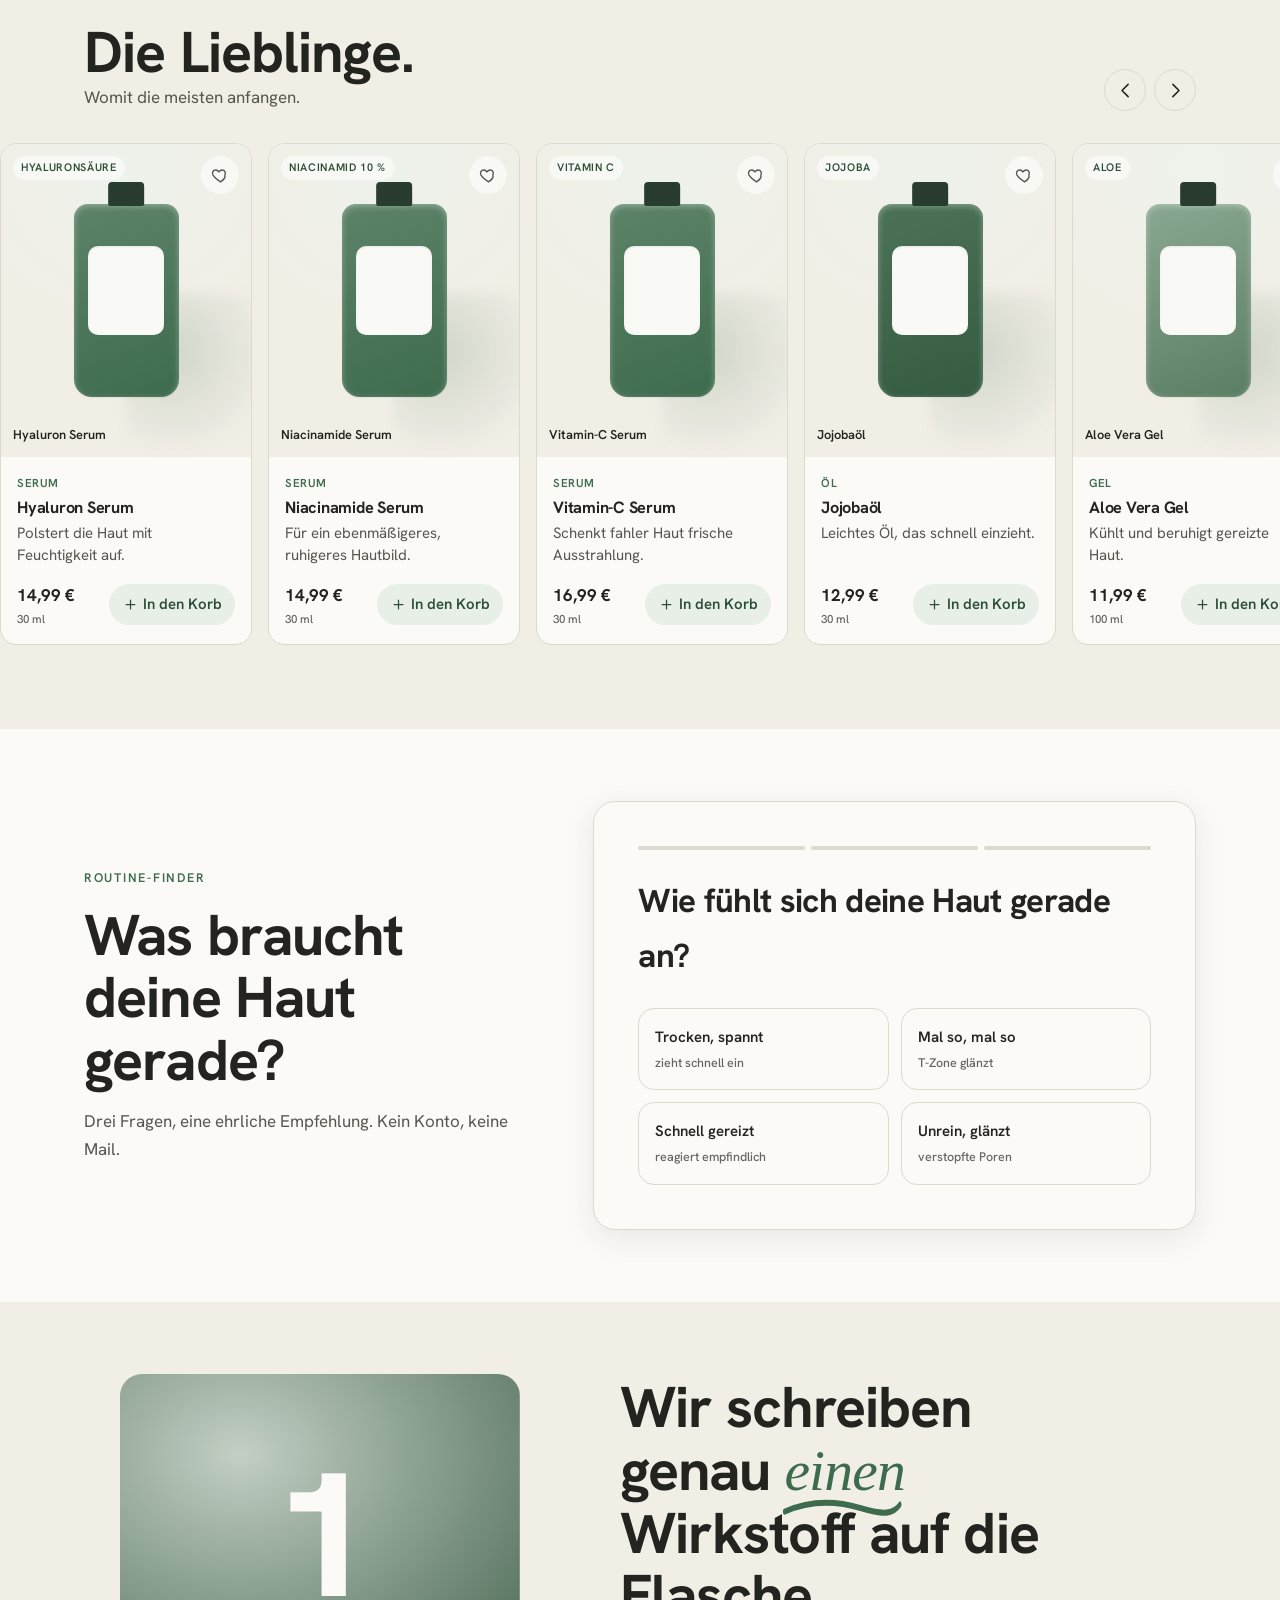
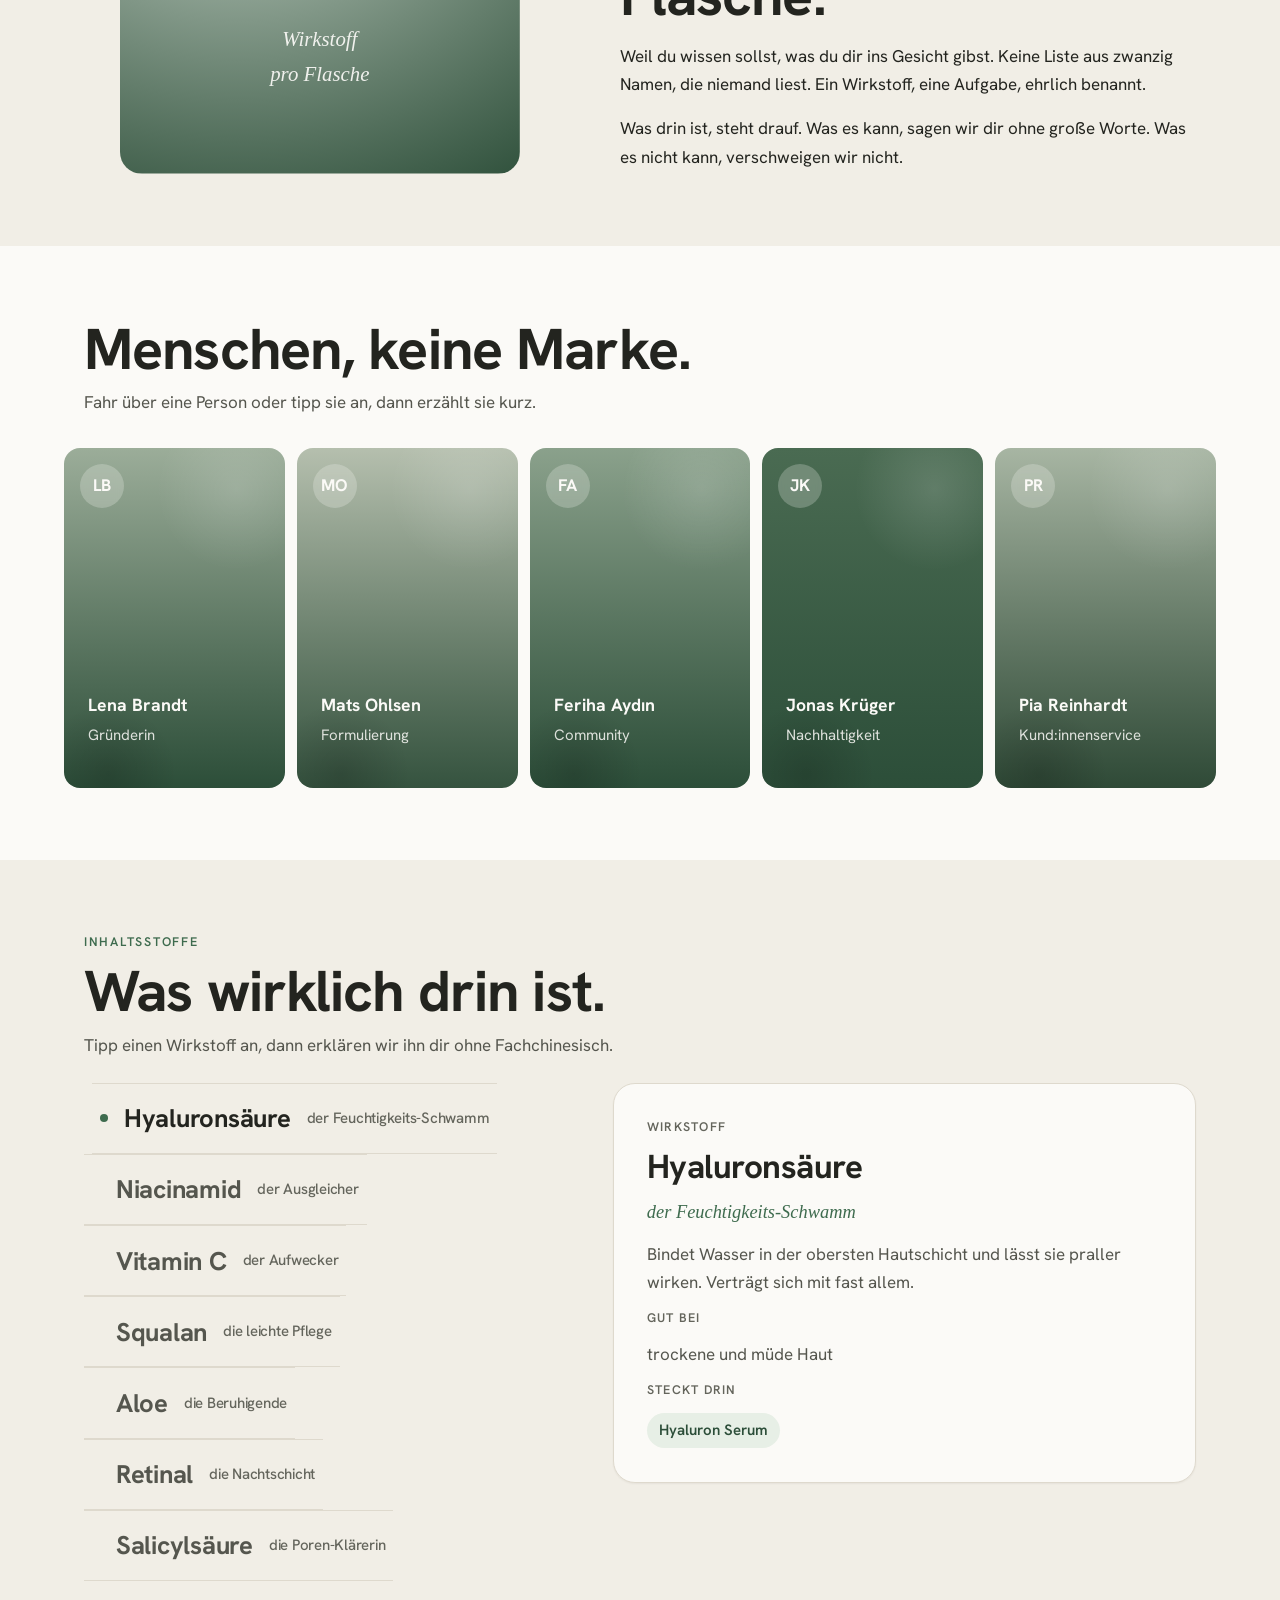
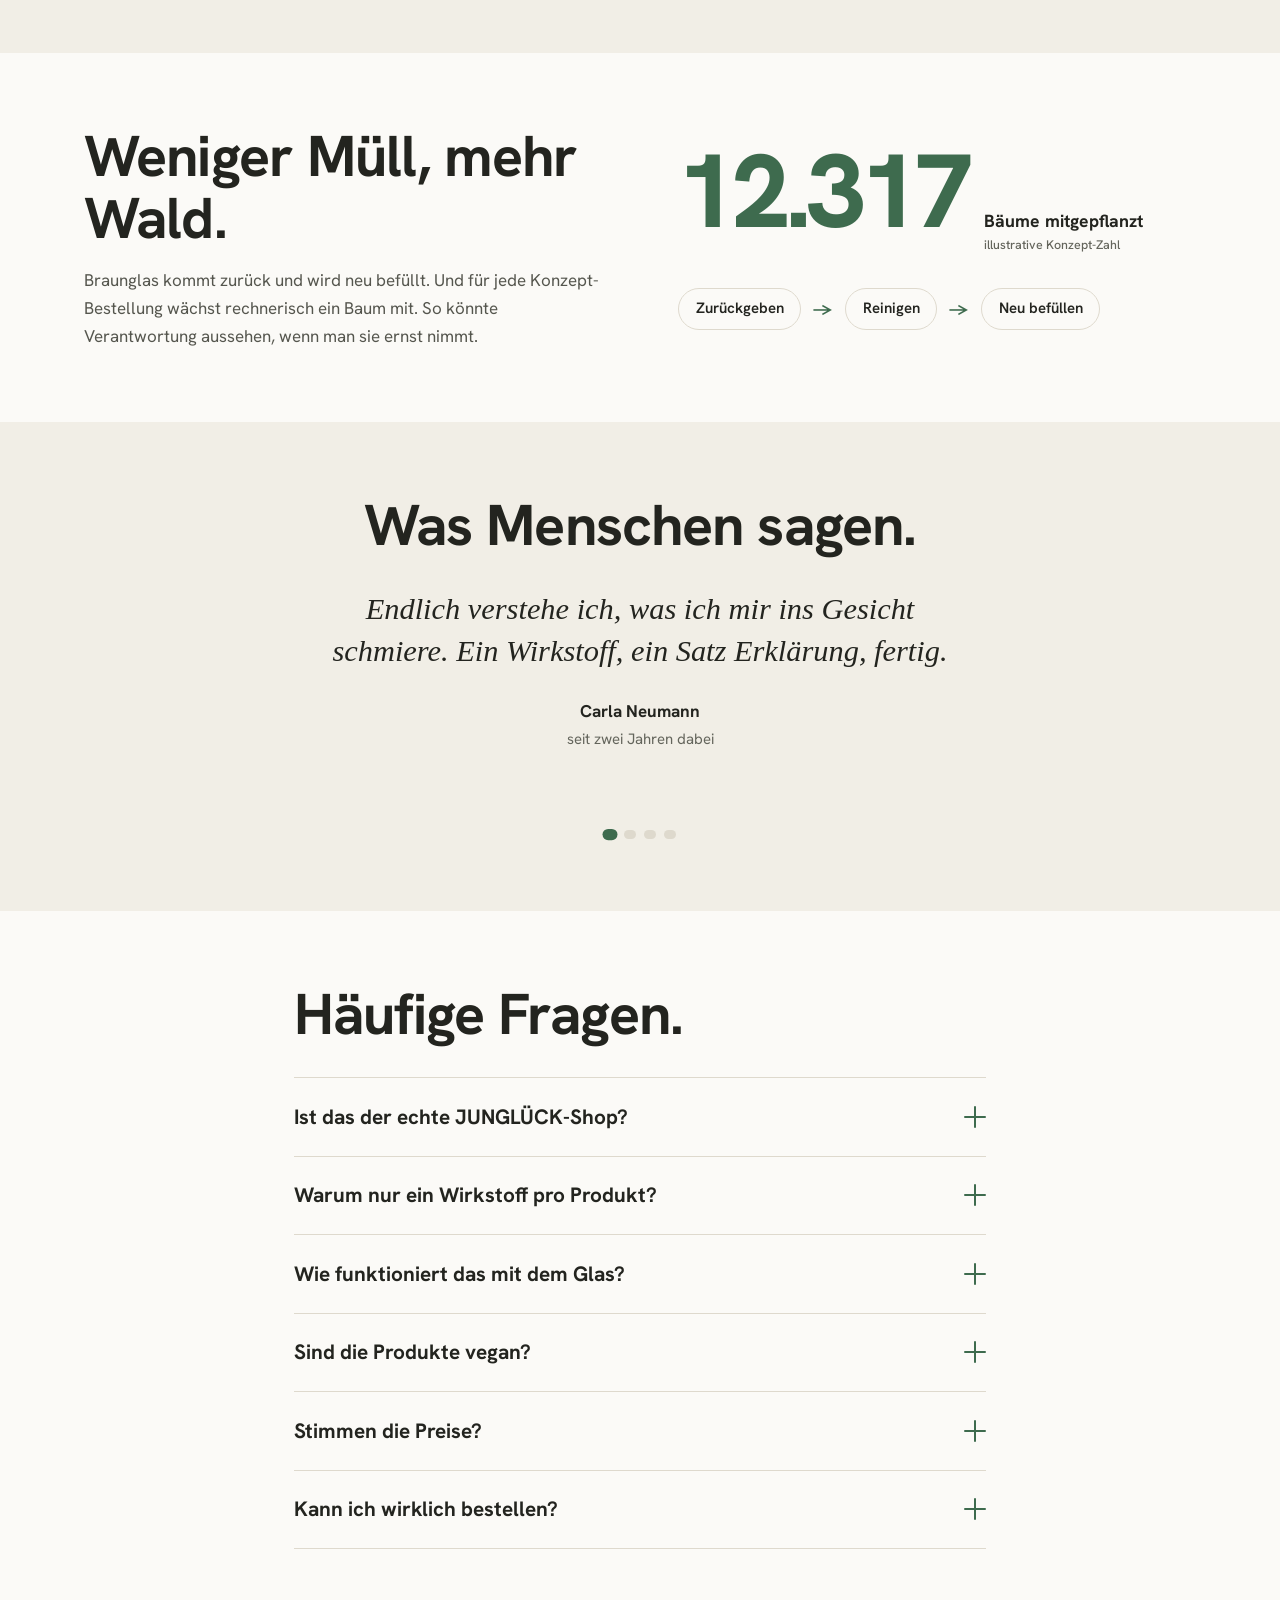
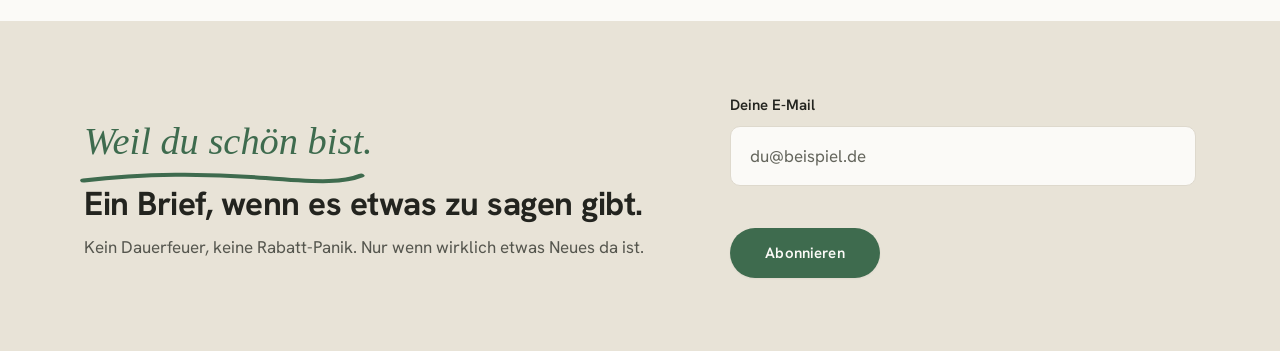
==== commit 1ce0cd0b: "Aufgabe 4: Waerme-Pass (12 Funde gefixt, docs/REVIEW.md) Menschlichkeit statt Template an 3 kalten S" ====
--- a/index.html
+++ b/index.html
@@ -3,7 +3,7 @@
 <head>
   <meta charset="utf-8" />
   <meta name="viewport" content="width=device-width, initial-scale=1" />
-  <title>JUNGLÜCK — Naturkosmetik, ehrlich (Konzept)</title>
+  <title>JUNGLÜCK · Naturkosmetik, ehrlich (Konzept)</title>
   <meta name="description" content="Inoffizielles Konzept-Redesign der Naturkosmetik-Marke JUNGLÜCK. Ein Wirkstoff, ehrlich erklärt, in warmer Sprache. Portfolio-Konzept von Oddomode." />
   <meta name="robots" content="noindex" />
   <meta name="theme-color" content="#FBFAF7" />
@@ -183,7 +183,7 @@
     <section class="section" id="menschen" aria-label="Menschen">
       <div class="wrap menschen__head">
         <h2 data-reveal>Menschen, keine Marke.</h2>
-        <p class="muted" data-reveal>Fahr mit der Maus über eine Person, dann erzählt sie kurz.</p>
+        <p class="muted" data-reveal>Fahr über eine Person oder tipp sie an, dann erzählt sie kurz.</p>
       </div>
       <div class="menschen__strip" data-mount="menschen" role="list" aria-label="Team">
         <noscript><p class="wrap muted">Die Menschen hinter dem Konzept: Lena Brandt (Gründerin), Mats Ohlsen (Labor), Feriha Aydın (Community), Jonas Krüger (Nachhaltigkeit), Pia Reinhardt (Service).</p></noscript>
@@ -214,7 +214,7 @@
         </div>
         <div class="nachhaltig__counter" data-mount="tree-counter" data-reveal>
           <div class="counter">
-            <span class="counter__num" data-count-to="12480" aria-hidden="true">0</span>
+            <span class="counter__num" data-count-to="12480" aria-hidden="true">12.480</span>
             <span class="counter__label">Bäume mitgepflanzt<small>illustrative Konzept-Zahl</small></span>
           </div>
           <div class="counter__cycle">
@@ -232,7 +232,7 @@
     <section class="section section--tint" id="stimmen" aria-label="Stimmen">
       <div class="wrap stimmen">
         <h2 data-reveal>Was Menschen sagen.</h2>
-        <div class="stimmen__stage" data-mount="stimmen" data-reveal aria-live="polite"></div>
+        <div class="stimmen__stage" data-mount="stimmen" data-reveal></div>
         <div class="stimmen__dots" data-mount="stimmen-dots" role="tablist" aria-label="Stimmen wechseln"></div>
       </div>
     </section>
--- a/styles.css
+++ b/styles.css
@@ -13,7 +13,7 @@
   --bg-3: #E8E3D7;
   --ink: #23241F;
   --ink-soft: #55564E;
-  --ink-faint: #8A8B80;
+  --ink-faint: #64655C;
   --line: #DED9CD;
   --accent: #3E6B4E;
   --accent-deep: #2C4E39;
@@ -145,8 +145,11 @@
 }
 .btn:active { transform: scale(0.97); }
 
-.btn--primary { background: var(--accent); color: var(--accent-ink); }
-.btn--primary:hover { background: var(--accent-deep); }
+.btn--primary { background: var(--accent); color: var(--accent-ink); box-shadow: var(--shadow-sm); }
+@media (hover: hover) and (pointer: fine) {
+  .btn--primary:hover { background: var(--accent-deep); transform: translateY(-1px); box-shadow: var(--shadow-md); }
+}
+.btn--primary:active { transform: scale(0.97); }
 
 .btn--ghost { background: transparent; color: var(--ink); border: 1px solid var(--line); }
 .btn--ghost:hover { border-color: var(--accent); color: var(--accent); }
@@ -321,6 +324,14 @@
   background: color-mix(in srgb, var(--bg) 88%, var(--accent-tint));
   box-shadow: inset 0 1px 2px rgba(43,42,33,0.08);
 }
+/* Kategoriebasierte Grün-Tönung (bleibt im EINEN Akzent-System, gegen Monotonie) */
+.ph[data-shade="1"] .ph__flacon { background: linear-gradient(160deg, #8AA891, #5A7E63); }
+.ph[data-shade="2"] .ph__flacon { background: linear-gradient(160deg, #6E9077, #46714F); }
+.ph[data-shade="3"] .ph__flacon { background: linear-gradient(160deg, #5C8368, #3E6B4E); }
+.ph[data-shade="4"] .ph__flacon { background: linear-gradient(160deg, #4C7358, #345A40); }
+.ph[data-shade="5"] .ph__flacon { background: linear-gradient(160deg, #3E6B4E, #24402F); }
+.ph[data-shade="1"] { background: radial-gradient(120% 90% at 50% 8%, #EEF3EC 0%, var(--bg-2) 58%); }
+.ph[data-shade="5"] { background: radial-gradient(120% 90% at 50% 8%, #E2ECE1 0%, var(--bg-3) 60%); }
 .ph__tag {
   position: absolute; z-index: 2; left: var(--s-3); top: var(--s-3);
   font-size: 0.68rem; font-weight: 600; letter-spacing: 0.06em; text-transform: uppercase;
@@ -428,6 +439,22 @@
 .product-card__wish svg { width: 19px; height: 19px; fill: none; stroke: currentColor; stroke-width: 1.7; }
 .product-card__wish[aria-pressed="true"] { color: var(--accent); }
 .product-card__wish[aria-pressed="true"] svg { fill: var(--accent); stroke: var(--accent); }
+.product-card__peek {
+  position: absolute; left: 50%; bottom: var(--s-3); transform: translate(-50%, 8px);
+  z-index: 2; display: inline-flex; align-items: center; gap: 6px;
+  padding: 0.45em 0.9em; border-radius: var(--r-pill);
+  background: color-mix(in srgb, var(--bg) 88%, transparent);
+  -webkit-backdrop-filter: blur(6px); backdrop-filter: blur(6px);
+  color: var(--accent-deep); font-size: 0.78rem; font-weight: 600;
+  opacity: 0; pointer-events: none; box-shadow: var(--shadow-sm);
+  transition: opacity var(--d-base) var(--ease), transform var(--d-base) var(--ease);
+}
+.product-card__peek svg { width: 15px; height: 15px; }
+@media (hover: hover) and (pointer: fine) {
+  .product-card:hover .product-card__peek { opacity: 1; transform: translate(-50%, 0); }
+}
+.product-card__media:focus-visible .product-card__peek { opacity: 1; transform: translate(-50%, 0); }
+@media (prefers-reduced-motion: reduce) { .product-card__peek { transition: opacity var(--d-fast) var(--ease); } }
 .product-card__body { display: flex; flex-direction: column; gap: 6px; padding: var(--s-4); flex: 1; }
 .product-card__tag { font-size: 0.72rem; font-weight: 600; letter-spacing: 0.05em; text-transform: uppercase; color: var(--accent); }
 .product-card__name { font-size: 1.02rem; font-weight: 700; line-height: 1.2; }
@@ -633,6 +660,17 @@
   display: flex; align-items: flex-end;
 }
 .person__bg { position: absolute; inset: 0; background: linear-gradient(180deg, color-mix(in srgb, var(--accent) 45%, var(--bg-3)) 0%, var(--accent-deep) 100%); }
+/* organischer Blatt-Schimmer für Wärme (statt flacher Farbblock) */
+.person__bg::after {
+  content: ""; position: absolute; inset: 0;
+  background:
+    radial-gradient(60% 40% at 78% 12%, rgba(255,255,255,0.14), transparent 60%),
+    radial-gradient(50% 34% at 20% 96%, rgba(0,0,0,0.16), transparent 62%);
+}
+.person::before {
+  content: ""; position: absolute; right: -18%; top: -10%; width: 60%; height: 55%; z-index: 0;
+  border-radius: 0 70% 0 70%; background: rgba(255,255,255,0.07); transform: rotate(16deg);
+}
 .person:nth-child(2) .person__bg { background: linear-gradient(180deg, color-mix(in srgb, var(--accent) 30%, var(--bg-3)) 0%, #35533f 100%); }
 .person:nth-child(3) .person__bg { background: linear-gradient(180deg, color-mix(in srgb, var(--accent) 55%, var(--bg-3)) 0%, var(--accent-deep) 100%); }
 .person:nth-child(4) .person__bg { background: linear-gradient(180deg, #4a6b52 0%, var(--accent-deep) 100%); }
@@ -711,11 +749,11 @@
   border-top: 1px solid var(--line);
   font-size: clamp(1.15rem, 2.2vw, 1.6rem); font-weight: 700; letter-spacing: -0.01em;
   color: var(--ink-soft); text-align: left;
-  transition: color var(--d-fast) var(--ease), padding-left var(--d-base) var(--ease);
+  transition: color var(--d-fast) var(--ease), transform var(--d-base) var(--ease);
 }
 .ingr__list .ingr__item:last-child { border-bottom: 1px solid var(--line); }
 .ingr__item:hover, .ingr__item[aria-selected="true"] { color: var(--ink); }
-.ingr__item[aria-selected="true"] { padding-left: var(--s-4); }
+.ingr__item[aria-selected="true"] { transform: translateX(8px); }
 .ingr__item-dot { width: 8px; height: 8px; border-radius: var(--r-pill); background: var(--accent); opacity: 0; transform: scale(0.4); transition: opacity var(--d-base) var(--ease), transform var(--d-base) var(--ease); flex-shrink: 0; }
 .ingr__item[aria-selected="true"] .ingr__item-dot { opacity: 1; transform: none; }
 .ingr__item-label { flex: 1; }
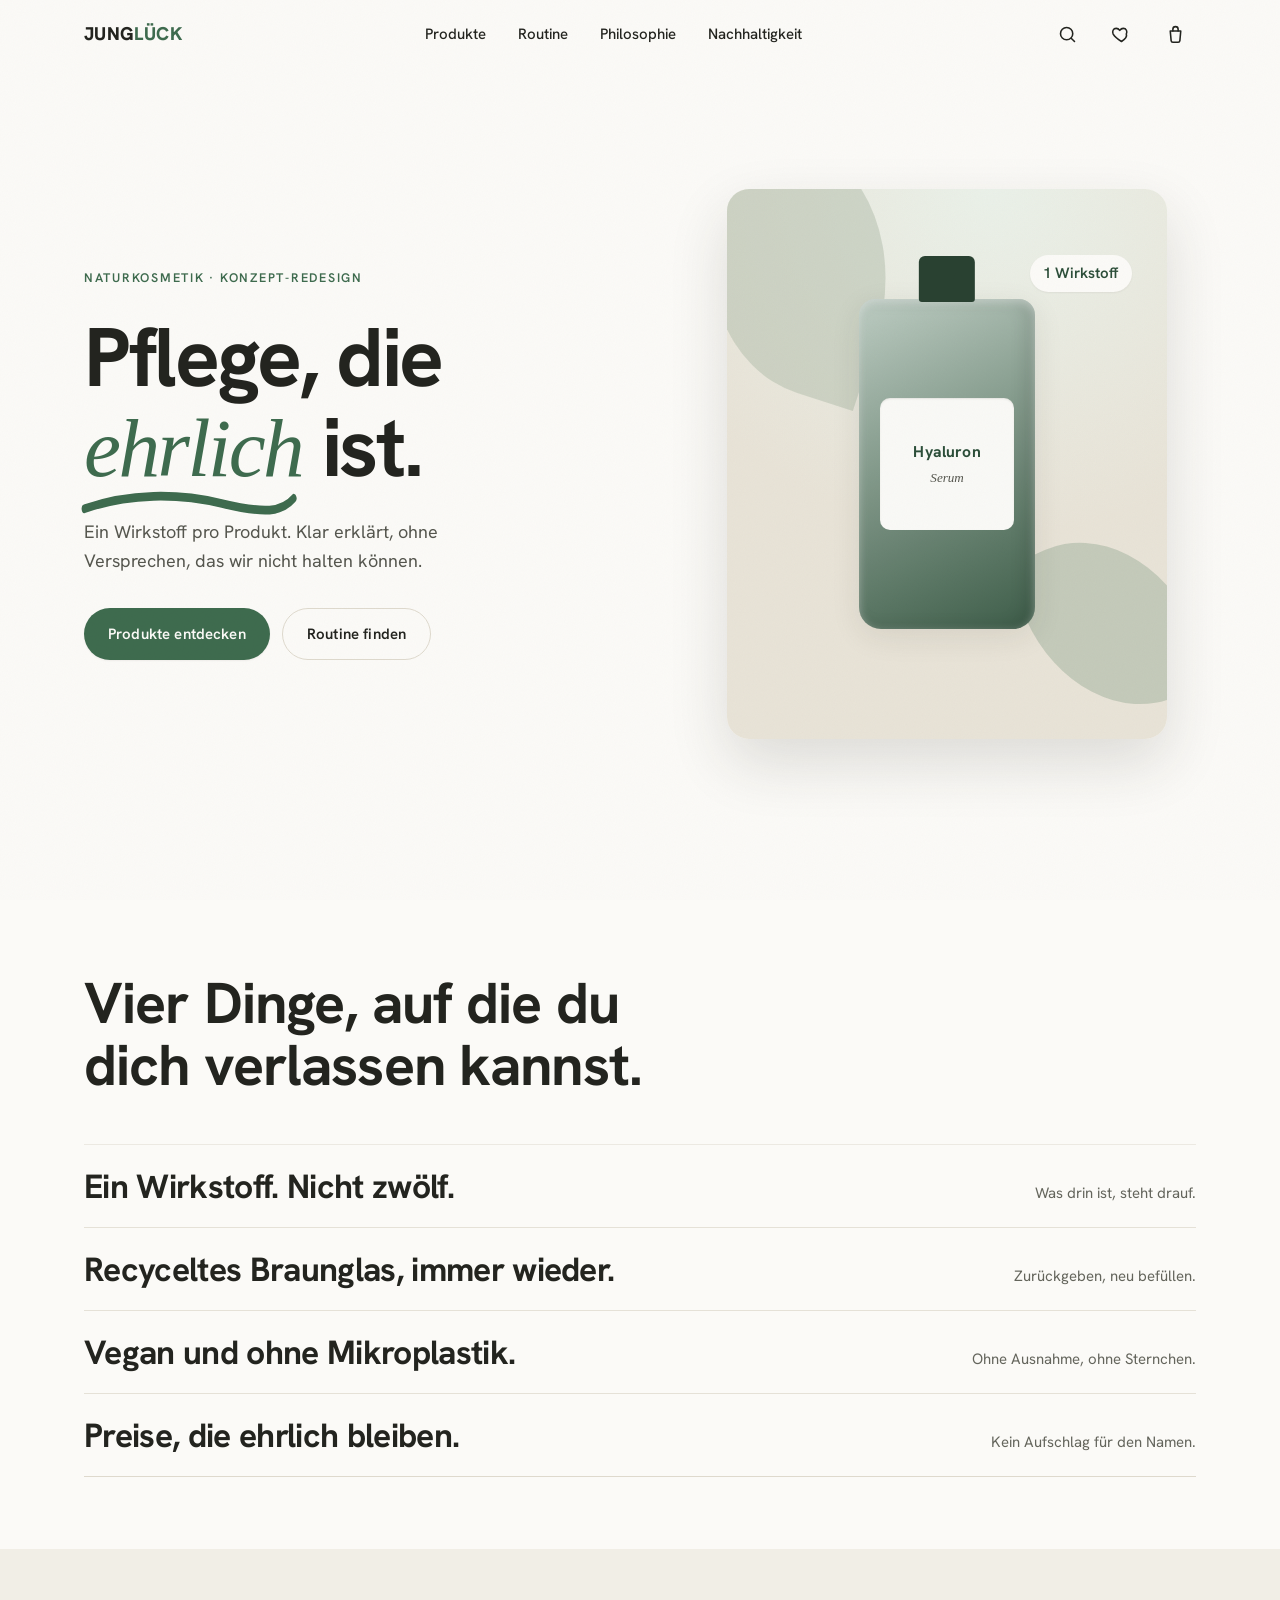
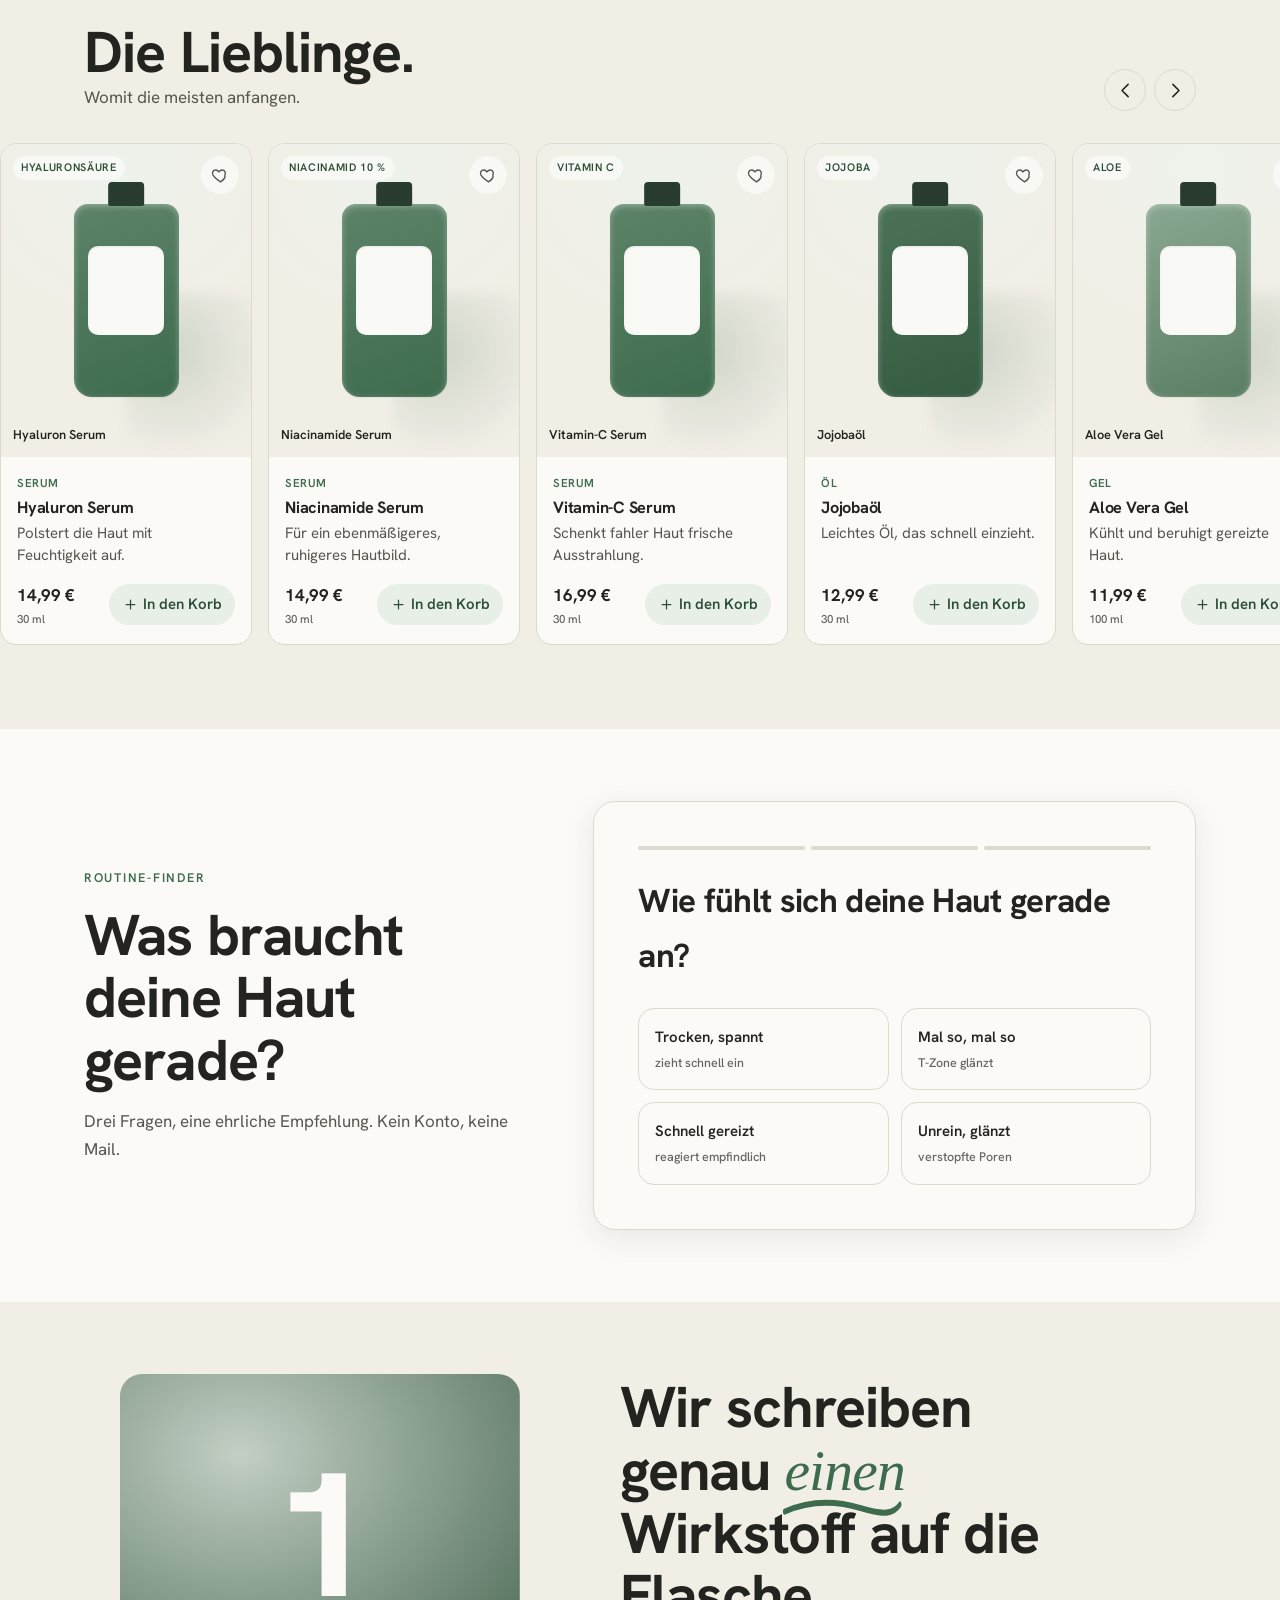
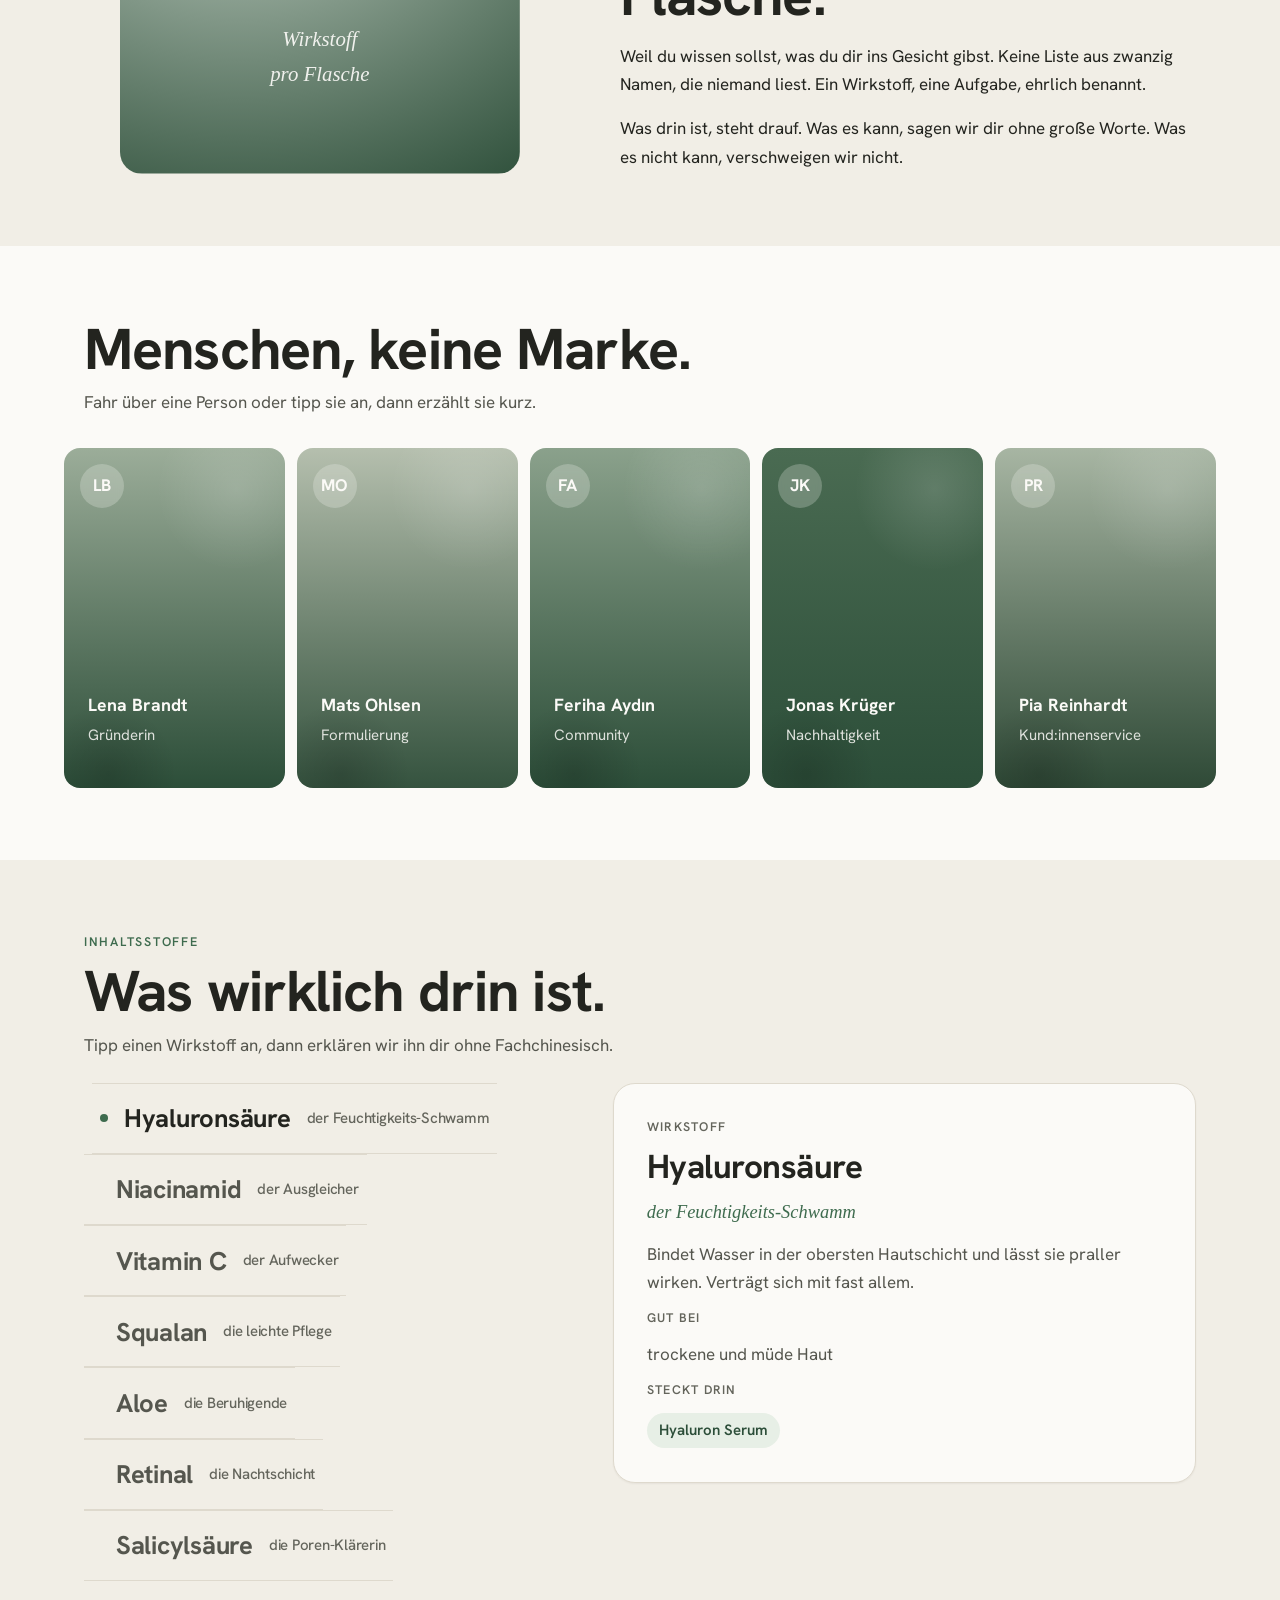
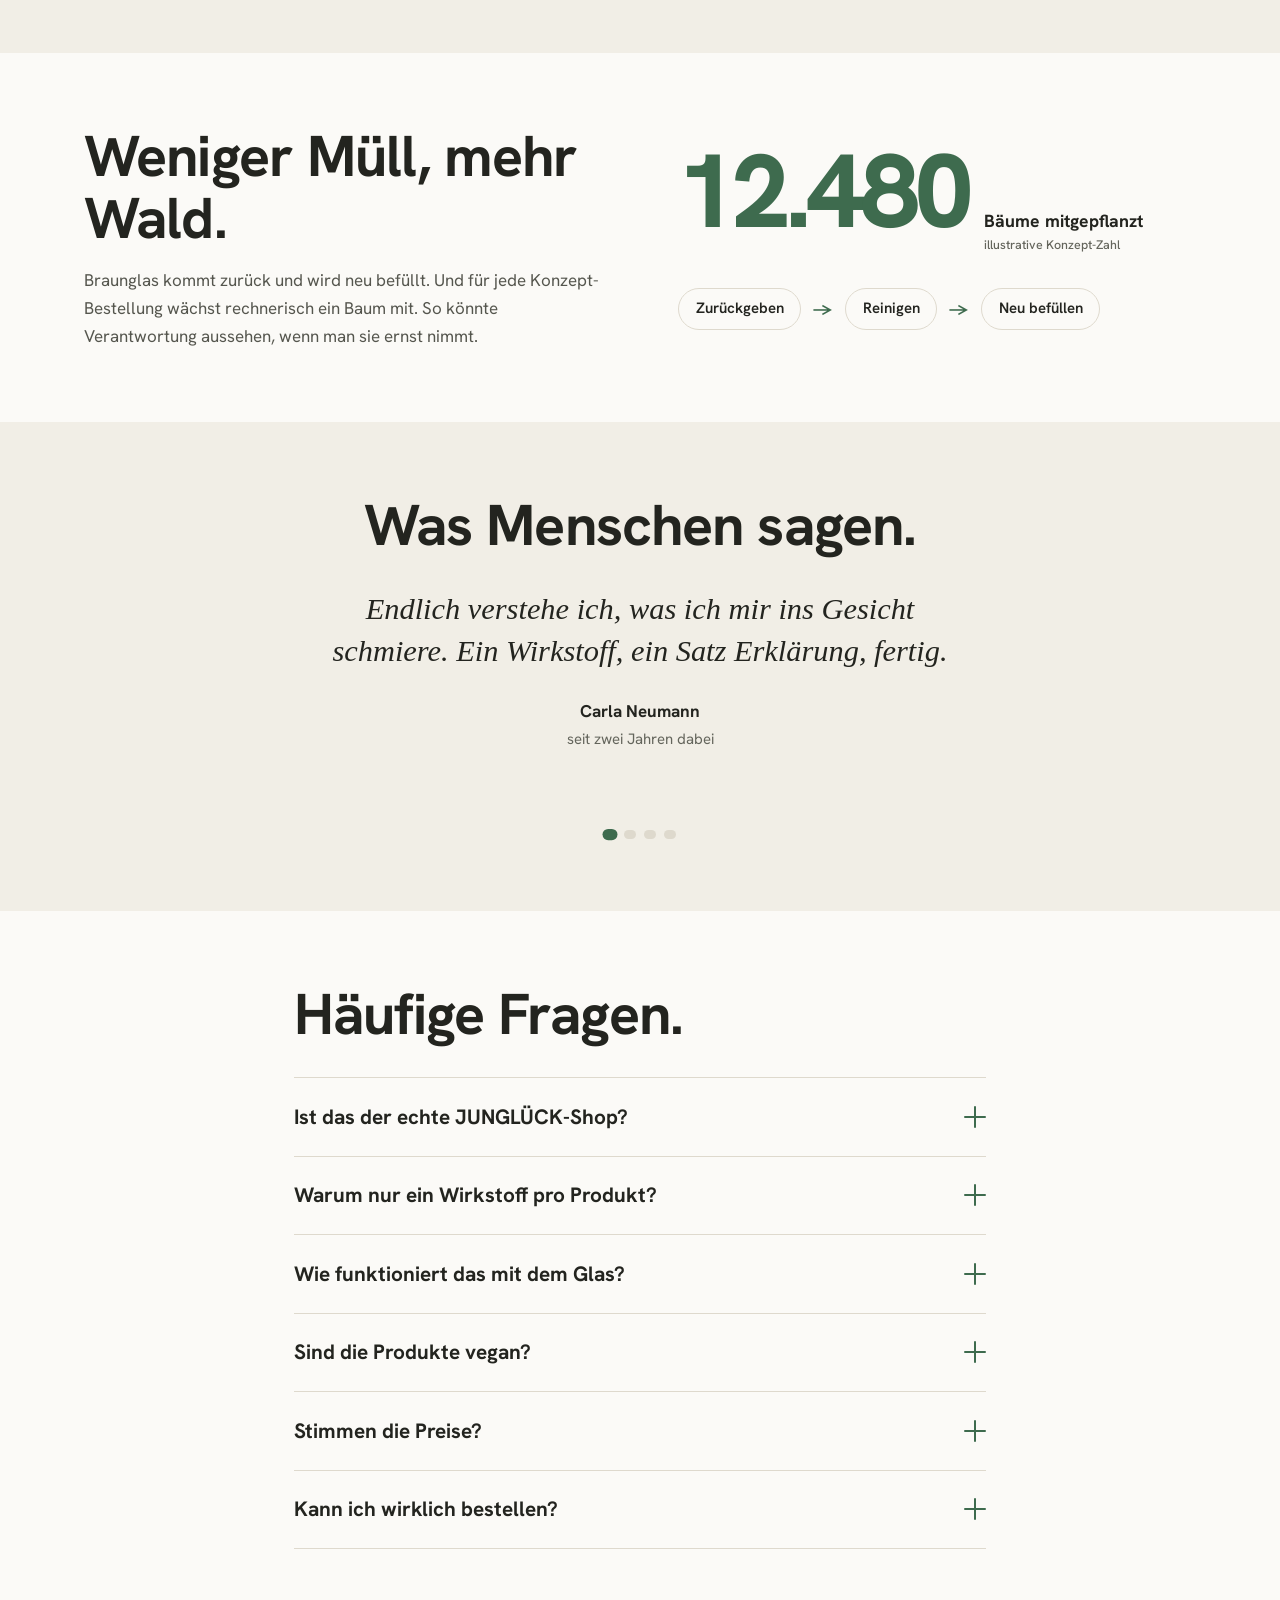
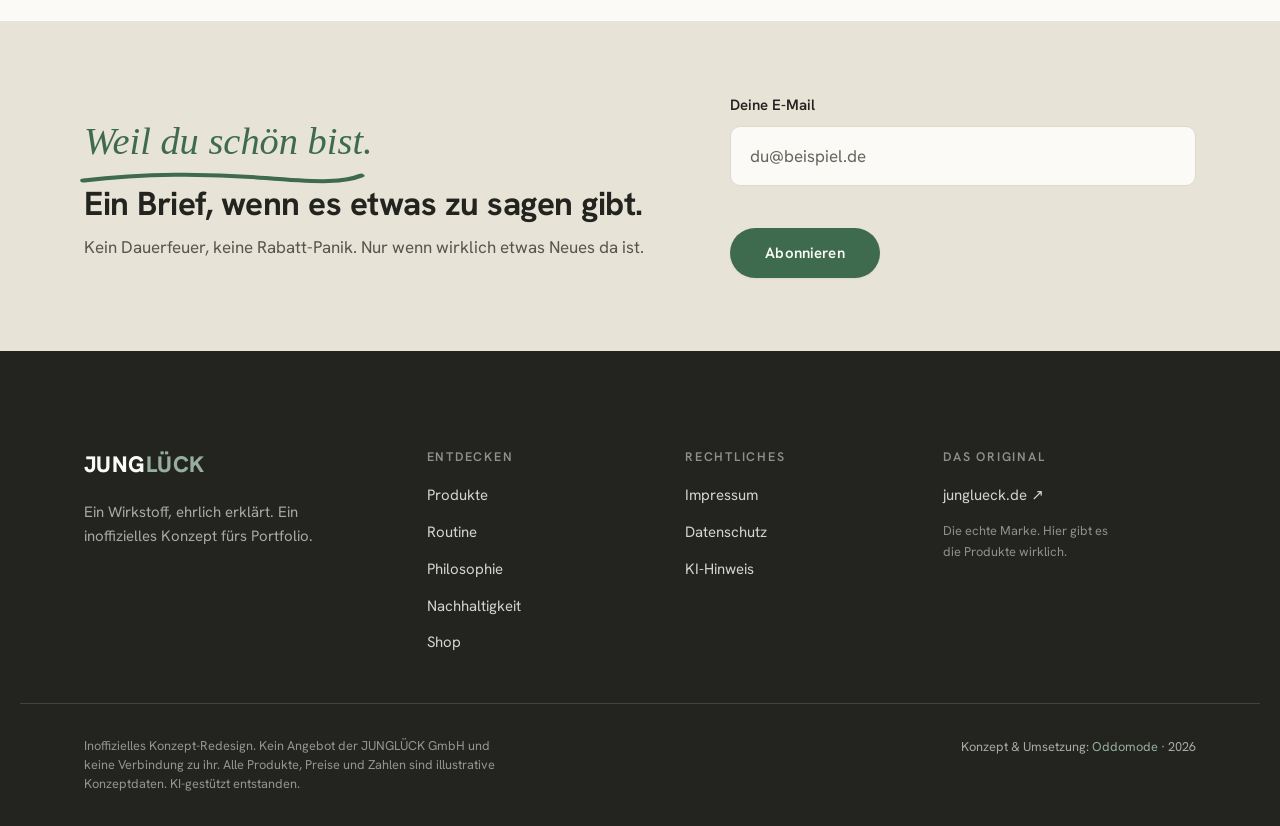
==== commit 8f591e93: "Aufgabe 5 (Teil 1): Gates bestanden + Footer + DSGVO-Rechtstexte Gates (docs/GATES.md, im Browser ge" ====
--- a/index.html
+++ b/index.html
@@ -273,7 +273,41 @@
   </main>
 
   <!-- ============================ FOOTER ============================ -->
-  <footer class="footer" id="footer" aria-label="Fußzeile"><!-- A5: DSGVO-Links --></footer>
+  <footer class="footer" id="footer" aria-label="Fußzeile">
+    <div class="wrap footer__grid">
+      <div class="footer__brand">
+        <span class="footer__logo">JUNG<span>LÜCK</span></span>
+        <p class="footer__tagline">Ein Wirkstoff, ehrlich erklärt. Ein inoffizielles Konzept fürs Portfolio.</p>
+      </div>
+      <nav class="footer__col" aria-label="Seiten">
+        <span class="footer__col-title">Entdecken</span>
+        <a href="#highlights">Produkte</a>
+        <a href="#routine">Routine</a>
+        <a href="#philosophie">Philosophie</a>
+        <a href="#nachhaltigkeit">Nachhaltigkeit</a>
+        <a href="#" data-open-shop>Shop</a>
+      </nav>
+      <nav class="footer__col" aria-label="Rechtliches">
+        <span class="footer__col-title">Rechtliches</span>
+        <a href="impressum.html">Impressum</a>
+        <a href="datenschutz.html">Datenschutz</a>
+        <a href="ki-hinweis.html">KI-Hinweis</a>
+      </nav>
+      <div class="footer__col">
+        <span class="footer__col-title">Das Original</span>
+        <a href="https://www.junglueck.de" target="_blank" rel="noopener noreferrer">junglueck.de ↗</a>
+        <p class="footer__note">Die echte Marke. Hier gibt es die Produkte wirklich.</p>
+      </div>
+    </div>
+    <div class="wrap footer__bar">
+      <p class="footer__disclaimer">
+        Inoffizielles Konzept-Redesign. Kein Angebot der JUNGLÜCK GmbH und keine
+        Verbindung zu ihr. Alle Produkte, Preise und Zahlen sind illustrative
+        Konzeptdaten. KI-gestützt entstanden.
+      </p>
+      <p class="footer__credit">Konzept &amp; Umsetzung: <a href="https://www.oddomode.de" target="_blank" rel="noopener noreferrer">Oddomode</a> · 2026</p>
+    </div>
+  </footer>
 
   <!-- ===================== SHOP-OVERLAY ===================== -->
   <div class="shop" id="shop" data-open="false" aria-hidden="true" role="dialog" aria-modal="true" aria-label="Shop">
--- a/styles.css
+++ b/styles.css
@@ -987,3 +987,54 @@
   .filter-group { flex: 1 1 100%; }
   .counter { flex-direction: column; align-items: flex-start; gap: var(--s-3); }
 }
+
+/* ============================================================================
+   FOOTER (Aufgabe 5) + RECHTSTEXT-SEITEN
+============================================================================ */
+.footer { background: var(--ink); color: var(--bg); padding-block: var(--s-9) var(--s-6); }
+.footer__grid {
+  display: grid; grid-template-columns: 1.4fr 1fr 1fr 1.2fr; gap: var(--s-7);
+  padding-bottom: var(--s-7); border-bottom: 1px solid rgba(251,250,247,0.14);
+}
+.footer__logo { font-weight: 800; font-size: 1.4rem; letter-spacing: 0.02em; }
+.footer__logo span { color: color-mix(in srgb, var(--accent) 55%, #fff); }
+.footer__tagline { margin-top: var(--s-4); color: rgba(251,250,247,0.62); font-size: var(--t-small); max-width: 34ch; }
+.footer__col { display: flex; flex-direction: column; gap: var(--s-3); }
+.footer__col-title { font-size: var(--t-label); text-transform: uppercase; letter-spacing: 0.14em; color: rgba(251,250,247,0.5); font-weight: 600; margin-bottom: var(--s-1); }
+.footer__col a { color: rgba(251,250,247,0.82); font-size: var(--t-small); width: fit-content; transition: color var(--d-fast) var(--ease); }
+.footer__col a:hover { color: color-mix(in srgb, var(--accent) 55%, #fff); }
+.footer__note { color: rgba(251,250,247,0.5); font-size: 0.8rem; max-width: 26ch; }
+.footer__bar { display: flex; align-items: flex-start; justify-content: space-between; gap: var(--s-5); padding-top: var(--s-6); flex-wrap: wrap; }
+.footer__disclaimer { color: rgba(251,250,247,0.52); font-size: 0.8rem; max-width: 62ch; line-height: 1.5; }
+.footer__credit { color: rgba(251,250,247,0.62); font-size: 0.8rem; }
+.footer__credit a { color: color-mix(in srgb, var(--accent) 55%, #fff); }
+.footer__credit a:hover { text-decoration: underline; }
+.footer :focus-visible { outline-color: color-mix(in srgb, var(--accent) 60%, #fff); }
+
+@media (max-width: 860px) {
+  .footer__grid { grid-template-columns: 1fr 1fr; gap: var(--s-6); }
+  .footer__brand { grid-column: 1 / -1; }
+}
+@media (max-width: 520px) {
+  .footer__grid { grid-template-columns: 1fr; }
+  .footer__bar { flex-direction: column; }
+}
+
+/* ---------- Rechtstext-Seiten (impressum/datenschutz/ki-hinweis) ---------- */
+.legal { padding-top: calc(var(--nav-h) + var(--s-8)); padding-bottom: var(--s-9); min-height: 100vh; }
+.legal__wrap { width: 100%; max-width: 780px; margin-inline: auto; padding-inline: var(--pad); }
+.legal__back { display: inline-flex; align-items: center; gap: 6px; font-weight: 600; font-size: var(--t-small); color: var(--accent-deep); margin-bottom: var(--s-6); }
+.legal__back:hover { gap: 10px; }
+.legal h1 { font-size: var(--t-h1); margin-bottom: var(--s-3); }
+.legal__intro { color: var(--ink-soft); margin-bottom: var(--s-7); }
+.legal h2 { font-size: var(--t-h2); margin-top: var(--s-7); margin-bottom: var(--s-3); }
+.legal h3 { font-size: 1.1rem; margin-top: var(--s-5); margin-bottom: var(--s-2); }
+.legal p, .legal li { color: var(--ink-soft); margin-bottom: var(--s-3); max-width: 68ch; }
+.legal ul { list-style: disc; padding-left: 1.3em; margin-bottom: var(--s-4); }
+.legal li { margin-bottom: var(--s-2); }
+.legal a { color: var(--accent-deep); text-decoration: underline; text-underline-offset: 2px; }
+.legal strong { color: var(--ink); }
+.legal__todo { background: #FBEEE6; color: #8a3a1f; border: 1px dashed #c88a5f; border-radius: var(--r-sm); padding: 2px 8px; font-weight: 600; font-size: 0.9em; }
+.legal__box { background: var(--bg-2); border: 1px solid var(--line); border-radius: var(--r-md); padding: var(--s-5); margin-bottom: var(--s-5); }
+.legal__box p:last-child { margin-bottom: 0; }
+.legal__updated { margin-top: var(--s-7); padding-top: var(--s-5); border-top: 1px solid var(--line); color: var(--ink-faint); font-size: var(--t-small); }
